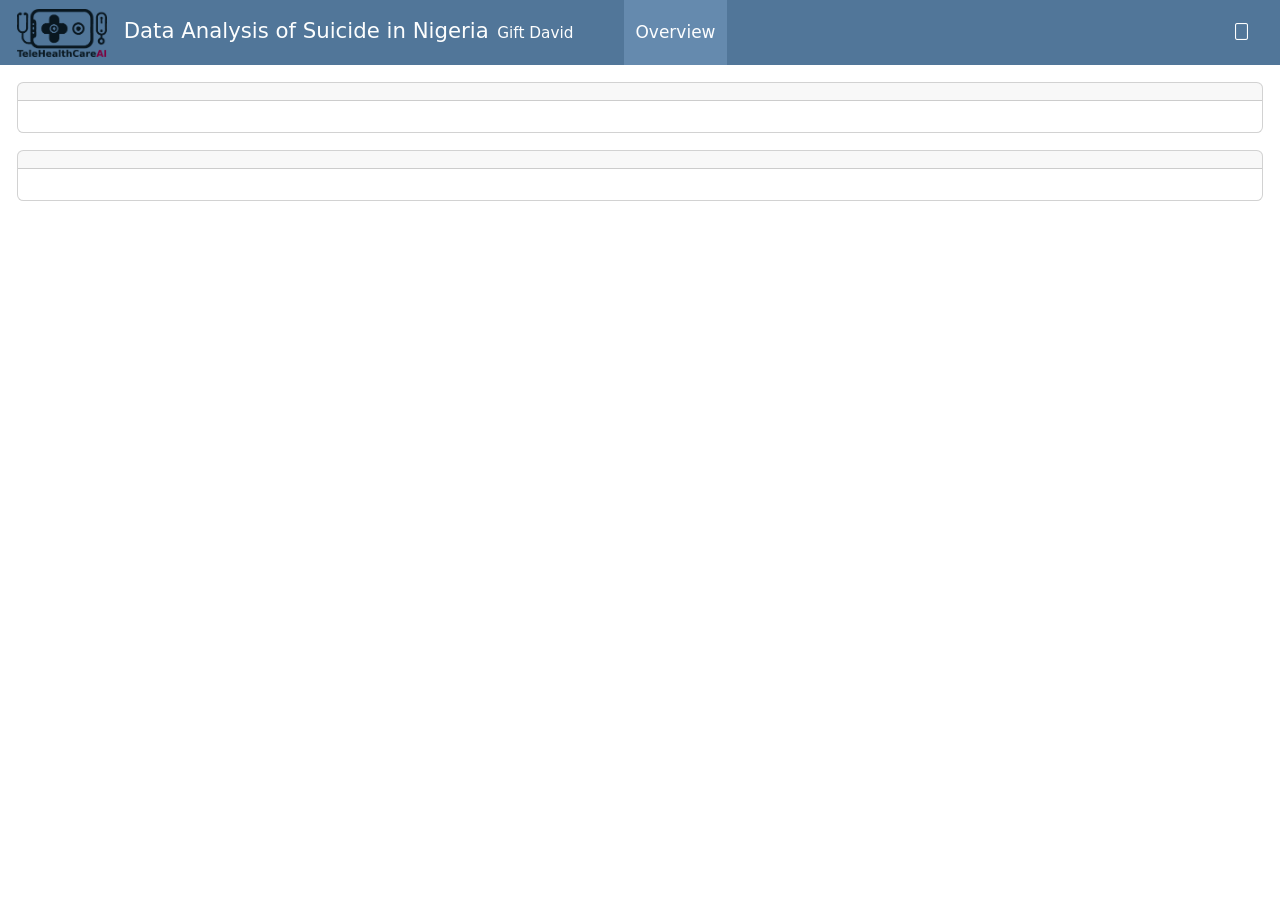
==== dashboard/index.html @ 69d1113e "wip" ====
<!DOCTYPE html>
<html xmlns="http://www.w3.org/1999/xhtml" lang="en" xml:lang="en"><head>

<meta charset="utf-8">
<meta name="generator" content="quarto-1.7.31">

<meta name="viewport" content="width=device-width, initial-scale=1.0, user-scalable=yes">

<meta name="author" content="Gift David">

<title>Data Analysis of Suicide in Nigeria</title>
<style>
code{white-space: pre-wrap;}
span.smallcaps{font-variant: small-caps;}
div.columns{display: flex; gap: min(4vw, 1.5em);}
div.column{flex: auto; overflow-x: auto;}
div.hanging-indent{margin-left: 1.5em; text-indent: -1.5em;}
ul.task-list{list-style: none;}
ul.task-list li input[type="checkbox"] {
  width: 0.8em;
  margin: 0 0.8em 0.2em -1em; /* quarto-specific, see https://github.com/quarto-dev/quarto-cli/issues/4556 */ 
  vertical-align: middle;
}
</style>


<script src="index_files/libs/clipboard/clipboard.min.js"></script>
<script src="index_files/libs/quarto-html/quarto.js" type="module"></script>
<script src="index_files/libs/quarto-html/tabsets/tabsets.js" type="module"></script>
<script src="index_files/libs/quarto-html/popper.min.js"></script>
<script src="index_files/libs/quarto-html/tippy.umd.min.js"></script>
<script src="index_files/libs/quarto-html/anchor.min.js"></script>
<link href="index_files/libs/quarto-html/tippy.css" rel="stylesheet">
<link href="index_files/libs/quarto-html/quarto-syntax-highlighting-e1a5c8363afafaef2c763b6775fbf3ca.css" rel="stylesheet" class="quarto-color-scheme" id="quarto-text-highlighting-styles">
<link href="index_files/libs/quarto-html/quarto-syntax-highlighting-dark-8ef56b68f8fa1e9d2ba328e99e439f80.css" rel="stylesheet" class="quarto-color-scheme quarto-color-alternate" id="quarto-text-highlighting-styles">
<link href="index_files/libs/quarto-html/quarto-syntax-highlighting-e1a5c8363afafaef2c763b6775fbf3ca.css" rel="stylesheet" class="quarto-color-scheme-extra" id="quarto-text-highlighting-styles">
<script src="index_files/libs/bootstrap/bootstrap.min.js"></script>
<link href="index_files/libs/bootstrap/bootstrap-icons.css" rel="stylesheet">
<link href="index_files/libs/bootstrap/bootstrap-b7bd2291ddbeaabe396b4d601b8ded31.min.css" rel="stylesheet" append-hash="true" class="quarto-color-scheme" id="quarto-bootstrap" data-mode="light">
<link href="index_files/libs/bootstrap/bootstrap-dark-b7bd2291ddbeaabe396b4d601b8ded31.min.css" rel="stylesheet" append-hash="true" class="quarto-color-scheme quarto-color-alternate" id="quarto-bootstrap" data-mode="light">
<link href="index_files/libs/bootstrap/bootstrap-b7bd2291ddbeaabe396b4d601b8ded31.min.css" rel="stylesheet" append-hash="true" class="quarto-color-scheme-extra" id="quarto-bootstrap" data-mode="light">
<script src="index_files/libs/quarto-dashboard/quarto-dashboard.js"></script>
<script src="index_files/libs/quarto-dashboard/stickythead.js"></script>



<script src="index_files/libs/quarto-dashboard/web-components.js" type="module"></script>
<script src="index_files/libs/quarto-dashboard/components.js"></script>



</head>

<body class="quarto-dashboard dashboard-fill fullcontent quarto-light">

<header id="quarto-dashboard-header">
<nav class="navbar navbar-expand-md slim" data-bs-theme="dark">
  <div class="navbar-container container-fluid">
    <button class="navbar-toggler" type="button" data-bs-toggle="collapse" data-bs-target="#dashboard-collapse" aria-controls="dashboard-collapse" aria-expanded="false" aria-label="Toggle navigation">
      <span class="navbar-toggler-icon"></span>
    </button>    


    <div class="navbar-brand-container">       
    <a href="#"><img src="assets/images/thcai-logo.png" alt="" class="navbar-logo d-inline-block"></a>
      <div class="navbar-title">
        <div class="navbar-title-text"><a href="#">Data Analysis of Suicide in Nigeria</a></div>
        
        <div class="navbar-author">Gift David</div>
      </div>
    </div>
<div id="dashboard-collapse" class="navbar-collapse collapse"><ul class="navbar-nav navbar-nav-scroll me-auto" role="tablist"><li class="nav-item" role="presentation"><a id="tab-overview" class="nav-link active" data-bs-toggle="tab" role="tab" data-bs-target="#overview" data-scrolling="false" href="#overview" aria-controls="overview" aria-selected="true"><span class="nav-link-text">Overview</span></a></li></ul><div class="quarto-dashboard-links"><a class="quarto-dashboard-link" href="https://docs.google.com/document/d/15hE46jFvj5pnw4lbcJsg3NOOu0spqng-XktD4CuAUO4/edit?usp=sharing" title="report"><i class="bi bi-file"></i></a></div></div></div>
</nav>
</header>
<div class="page-layout-custom quarto-dashboard-content bslib-gap-spacing html-fill-container bslib-page-fill quarto-dashboard-pages">  

<div class="bslib-grid-item html-fill-item tab-content bslib-grid" data-layout="fill" style="display: grid; grid-template-rows: minmax(3em, 1fr); grid-auto-columns: minmax(0, 1fr);">
<div id="overview" class="dashboard-page tab-pane show active html-fill-item html-fill-container" data-orientation="rows" aria-labelledby="tab-overview">
<div class="html-fill-item html-fill-container bslib-grid" style="display: grid; grid-template-rows: minmax(3em, max-content) minmax(3em, max-content) minmax(3em, max-content); grid-auto-columns: minmax(0, 1fr);">
<div class="html-fill-item html-fill-container bslib-grid" style="display: grid; grid-template-columns: minmax(3em, 1fr);
grid-auto-rows: minmax(0, 1fr);">
<div class="card tabset html-fill-item html-fill-container bslib-card" data-bslib-card-init="" data-require-bs-caller="card()" data-full-screen="false">
<div class="card-header dashboard-card-no-title bslib-navs-card-title">

<ul class="nav nav-tabs card-header-tabs" role="tablist" data-tabsetid="card-tabset-1"></ul></div>
<div class="tab-content html-fill-item html-fill-container" data-tabset-id="card-tabset-1"></div><bslib-tooltip placement="auto" bsoptions="[]" data-require-bs-version="5" data-require-bs-caller="tooltip()">
    <template>Expand</template>
    <span class="bslib-full-screen-enter badge rounded-pill">
        <svg xmlns="http://www.w3.org/2000/svg" viewbox="0 0 24 24" style="height:1em;width:1em;" aria-hidden="true" role="img"><path d="M20 5C20 4.4 19.6 4 19 4H13C12.4 4 12 3.6 12 3C12 2.4 12.4 2 13 2H21C21.6 2 22 2.4 22 3V11C22 11.6 21.6 12 21 12C20.4 12 20 11.6 20 11V5ZM4 19C4 19.6 4.4 20 5 20H11C11.6 20 12 20.4 12 21C12 21.6 11.6 22 11 22H3C2.4 22 2 21.6 2 21V13C2 12.4 2.4 12 3 12C3.6 12 4 12.4 4 13V19Z"></path></svg>
    </span>
</bslib-tooltip><script data-bslib-card-init="">bslib.Card.initializeAllCards();</script></div>
</div>
<div class="html-fill-item html-fill-container bslib-grid" style="display: grid; grid-template-columns: minmax(3em, 1fr);
grid-auto-rows: minmax(0, 1fr);">
<div class="card tabset html-fill-item html-fill-container bslib-card" data-bslib-card-init="" data-require-bs-caller="card()" data-full-screen="false">
<div class="card-header dashboard-card-no-title bslib-navs-card-title">

<ul class="nav nav-tabs card-header-tabs" role="tablist" data-tabsetid="card-tabset-2"></ul></div>
<div class="tab-content html-fill-item html-fill-container" data-tabset-id="card-tabset-2"></div><bslib-tooltip placement="auto" bsoptions="[]" data-require-bs-version="5" data-require-bs-caller="tooltip()">
    <template>Expand</template>
    <span class="bslib-full-screen-enter badge rounded-pill">
        <svg xmlns="http://www.w3.org/2000/svg" viewbox="0 0 24 24" style="height:1em;width:1em;" aria-hidden="true" role="img"><path d="M20 5C20 4.4 19.6 4 19 4H13C12.4 4 12 3.6 12 3C12 2.4 12.4 2 13 2H21C21.6 2 22 2.4 22 3V11C22 11.6 21.6 12 21 12C20.4 12 20 11.6 20 11V5ZM4 19C4 19.6 4.4 20 5 20H11C11.6 20 12 20.4 12 21C12 21.6 11.6 22 11 22H3C2.4 22 2 21.6 2 21V13C2 12.4 2.4 12 3 12C3.6 12 4 12.4 4 13V19Z"></path></svg>
    </span>
</bslib-tooltip><script data-bslib-card-init="">bslib.Card.initializeAllCards();</script></div>
</div>
<div class="html-fill-item html-fill-container bslib-grid" style="display: grid; grid-template-columns: ;
grid-auto-rows: minmax(0, 1fr);">
<div id="3ade8a4a-fb1d-4a6c-8409-ac45482d5fc9" class="hidden html-fill-item html-fill-container">

</div>
</div>
</div>
</div>
</div>


<script id="quarto-html-after-body" type="application/javascript">
  window.document.addEventListener("DOMContentLoaded", function (event) {
    const icon = "";
    const anchorJS = new window.AnchorJS();
    anchorJS.options = {
      placement: 'right',
      icon: icon
    };
    anchorJS.add('.anchored');
    const isCodeAnnotation = (el) => {
      for (const clz of el.classList) {
        if (clz.startsWith('code-annotation-')) {                     
          return true;
        }
      }
      return false;
    }
    const onCopySuccess = function(e) {
      // button target
      const button = e.trigger;
      // don't keep focus
      button.blur();
      // flash "checked"
      button.classList.add('code-copy-button-checked');
      var currentTitle = button.getAttribute("title");
      button.setAttribute("title", "Copied!");
      let tooltip;
      if (window.bootstrap) {
        button.setAttribute("data-bs-toggle", "tooltip");
        button.setAttribute("data-bs-placement", "left");
        button.setAttribute("data-bs-title", "Copied!");
        tooltip = new bootstrap.Tooltip(button, 
          { trigger: "manual", 
            customClass: "code-copy-button-tooltip",
            offset: [0, -8]});
        tooltip.show();    
      }
      setTimeout(function() {
        if (tooltip) {
          tooltip.hide();
          button.removeAttribute("data-bs-title");
          button.removeAttribute("data-bs-toggle");
          button.removeAttribute("data-bs-placement");
        }
        button.setAttribute("title", currentTitle);
        button.classList.remove('code-copy-button-checked');
      }, 1000);
      // clear code selection
      e.clearSelection();
    }
    const getTextToCopy = function(trigger) {
        const codeEl = trigger.previousElementSibling.cloneNode(true);
        for (const childEl of codeEl.children) {
          if (isCodeAnnotation(childEl)) {
            childEl.remove();
          }
        }
        return codeEl.innerText;
    }
    const clipboard = new window.ClipboardJS('.code-copy-button:not([data-in-quarto-modal])', {
      text: getTextToCopy
    });
    clipboard.on('success', onCopySuccess);
    if (window.document.getElementById('quarto-embedded-source-code-modal')) {
      const clipboardModal = new window.ClipboardJS('.code-copy-button[data-in-quarto-modal]', {
        text: getTextToCopy,
        container: window.document.getElementById('quarto-embedded-source-code-modal')
      });
      clipboardModal.on('success', onCopySuccess);
    }
      var localhostRegex = new RegExp(/^(?:http|https):\/\/localhost\:?[0-9]*\//);
      var mailtoRegex = new RegExp(/^mailto:/);
        var filterRegex = new RegExp('/' + window.location.host + '/');
      var isInternal = (href) => {
          return filterRegex.test(href) || localhostRegex.test(href) || mailtoRegex.test(href);
      }
      // Inspect non-navigation links and adorn them if external
     var links = window.document.querySelectorAll('a[href]:not(.nav-link):not(.navbar-brand):not(.toc-action):not(.sidebar-link):not(.sidebar-item-toggle):not(.pagination-link):not(.no-external):not([aria-hidden]):not(.dropdown-item):not(.quarto-navigation-tool):not(.about-link)');
      for (var i=0; i<links.length; i++) {
        const link = links[i];
        if (!isInternal(link.href)) {
          // undo the damage that might have been done by quarto-nav.js in the case of
          // links that we want to consider external
          if (link.dataset.originalHref !== undefined) {
            link.href = link.dataset.originalHref;
          }
        }
      }
    function tippyHover(el, contentFn, onTriggerFn, onUntriggerFn) {
      const config = {
        allowHTML: true,
        maxWidth: 500,
        delay: 100,
        arrow: false,
        appendTo: function(el) {
            return el.parentElement;
        },
        interactive: true,
        interactiveBorder: 10,
        theme: 'quarto',
        placement: 'bottom-start',
      };
      if (contentFn) {
        config.content = contentFn;
      }
      if (onTriggerFn) {
        config.onTrigger = onTriggerFn;
      }
      if (onUntriggerFn) {
        config.onUntrigger = onUntriggerFn;
      }
      window.tippy(el, config); 
    }
    const noterefs = window.document.querySelectorAll('a[role="doc-noteref"]');
    for (var i=0; i<noterefs.length; i++) {
      const ref = noterefs[i];
      tippyHover(ref, function() {
        // use id or data attribute instead here
        let href = ref.getAttribute('data-footnote-href') || ref.getAttribute('href');
        try { href = new URL(href).hash; } catch {}
        const id = href.replace(/^#\/?/, "");
        const note = window.document.getElementById(id);
        if (note) {
          return note.innerHTML;
        } else {
          return "";
        }
      });
    }
    const xrefs = window.document.querySelectorAll('a.quarto-xref');
    const processXRef = (id, note) => {
      // Strip column container classes
      const stripColumnClz = (el) => {
        el.classList.remove("page-full", "page-columns");
        if (el.children) {
          for (const child of el.children) {
            stripColumnClz(child);
          }
        }
      }
      stripColumnClz(note)
      if (id === null || id.startsWith('sec-')) {
        // Special case sections, only their first couple elements
        const container = document.createElement("div");
        if (note.children && note.children.length > 2) {
          container.appendChild(note.children[0].cloneNode(true));
          for (let i = 1; i < note.children.length; i++) {
            const child = note.children[i];
            if (child.tagName === "P" && child.innerText === "") {
              continue;
            } else {
              container.appendChild(child.cloneNode(true));
              break;
            }
          }
          if (window.Quarto?.typesetMath) {
            window.Quarto.typesetMath(container);
          }
          return container.innerHTML
        } else {
          if (window.Quarto?.typesetMath) {
            window.Quarto.typesetMath(note);
          }
          return note.innerHTML;
        }
      } else {
        // Remove any anchor links if they are present
        const anchorLink = note.querySelector('a.anchorjs-link');
        if (anchorLink) {
          anchorLink.remove();
        }
        if (window.Quarto?.typesetMath) {
          window.Quarto.typesetMath(note);
        }
        if (note.classList.contains("callout")) {
          return note.outerHTML;
        } else {
          return note.innerHTML;
        }
      }
    }
    for (var i=0; i<xrefs.length; i++) {
      const xref = xrefs[i];
      tippyHover(xref, undefined, function(instance) {
        instance.disable();
        let url = xref.getAttribute('href');
        let hash = undefined; 
        if (url.startsWith('#')) {
          hash = url;
        } else {
          try { hash = new URL(url).hash; } catch {}
        }
        if (hash) {
          const id = hash.replace(/^#\/?/, "");
          const note = window.document.getElementById(id);
          if (note !== null) {
            try {
              const html = processXRef(id, note.cloneNode(true));
              instance.setContent(html);
            } finally {
              instance.enable();
              instance.show();
            }
          } else {
            // See if we can fetch this
            fetch(url.split('#')[0])
            .then(res => res.text())
            .then(html => {
              const parser = new DOMParser();
              const htmlDoc = parser.parseFromString(html, "text/html");
              const note = htmlDoc.getElementById(id);
              if (note !== null) {
                const html = processXRef(id, note);
                instance.setContent(html);
              } 
            }).finally(() => {
              instance.enable();
              instance.show();
            });
          }
        } else {
          // See if we can fetch a full url (with no hash to target)
          // This is a special case and we should probably do some content thinning / targeting
          fetch(url)
          .then(res => res.text())
          .then(html => {
            const parser = new DOMParser();
            const htmlDoc = parser.parseFromString(html, "text/html");
            const note = htmlDoc.querySelector('main.content');
            if (note !== null) {
              // This should only happen for chapter cross references
              // (since there is no id in the URL)
              // remove the first header
              if (note.children.length > 0 && note.children[0].tagName === "HEADER") {
                note.children[0].remove();
              }
              const html = processXRef(null, note);
              instance.setContent(html);
            } 
          }).finally(() => {
            instance.enable();
            instance.show();
          });
        }
      }, function(instance) {
      });
    }
        let selectedAnnoteEl;
        const selectorForAnnotation = ( cell, annotation) => {
          let cellAttr = 'data-code-cell="' + cell + '"';
          let lineAttr = 'data-code-annotation="' +  annotation + '"';
          const selector = 'span[' + cellAttr + '][' + lineAttr + ']';
          return selector;
        }
        const selectCodeLines = (annoteEl) => {
          const doc = window.document;
          const targetCell = annoteEl.getAttribute("data-target-cell");
          const targetAnnotation = annoteEl.getAttribute("data-target-annotation");
          const annoteSpan = window.document.querySelector(selectorForAnnotation(targetCell, targetAnnotation));
          const lines = annoteSpan.getAttribute("data-code-lines").split(",");
          const lineIds = lines.map((line) => {
            return targetCell + "-" + line;
          })
          let top = null;
          let height = null;
          let parent = null;
          if (lineIds.length > 0) {
              //compute the position of the single el (top and bottom and make a div)
              const el = window.document.getElementById(lineIds[0]);
              top = el.offsetTop;
              height = el.offsetHeight;
              parent = el.parentElement.parentElement;
            if (lineIds.length > 1) {
              const lastEl = window.document.getElementById(lineIds[lineIds.length - 1]);
              const bottom = lastEl.offsetTop + lastEl.offsetHeight;
              height = bottom - top;
            }
            if (top !== null && height !== null && parent !== null) {
              // cook up a div (if necessary) and position it 
              let div = window.document.getElementById("code-annotation-line-highlight");
              if (div === null) {
                div = window.document.createElement("div");
                div.setAttribute("id", "code-annotation-line-highlight");
                div.style.position = 'absolute';
                parent.appendChild(div);
              }
              div.style.top = top - 2 + "px";
              div.style.height = height + 4 + "px";
              div.style.left = 0;
              let gutterDiv = window.document.getElementById("code-annotation-line-highlight-gutter");
              if (gutterDiv === null) {
                gutterDiv = window.document.createElement("div");
                gutterDiv.setAttribute("id", "code-annotation-line-highlight-gutter");
                gutterDiv.style.position = 'absolute';
                const codeCell = window.document.getElementById(targetCell);
                const gutter = codeCell.querySelector('.code-annotation-gutter');
                gutter.appendChild(gutterDiv);
              }
              gutterDiv.style.top = top - 2 + "px";
              gutterDiv.style.height = height + 4 + "px";
            }
            selectedAnnoteEl = annoteEl;
          }
        };
        const unselectCodeLines = () => {
          const elementsIds = ["code-annotation-line-highlight", "code-annotation-line-highlight-gutter"];
          elementsIds.forEach((elId) => {
            const div = window.document.getElementById(elId);
            if (div) {
              div.remove();
            }
          });
          selectedAnnoteEl = undefined;
        };
          // Handle positioning of the toggle
      window.addEventListener(
        "resize",
        throttle(() => {
          elRect = undefined;
          if (selectedAnnoteEl) {
            selectCodeLines(selectedAnnoteEl);
          }
        }, 10)
      );
      function throttle(fn, ms) {
      let throttle = false;
      let timer;
        return (...args) => {
          if(!throttle) { // first call gets through
              fn.apply(this, args);
              throttle = true;
          } else { // all the others get throttled
              if(timer) clearTimeout(timer); // cancel #2
              timer = setTimeout(() => {
                fn.apply(this, args);
                timer = throttle = false;
              }, ms);
          }
        };
      }
        // Attach click handler to the DT
        const annoteDls = window.document.querySelectorAll('dt[data-target-cell]');
        for (const annoteDlNode of annoteDls) {
          annoteDlNode.addEventListener('click', (event) => {
            const clickedEl = event.target;
            if (clickedEl !== selectedAnnoteEl) {
              unselectCodeLines();
              const activeEl = window.document.querySelector('dt[data-target-cell].code-annotation-active');
              if (activeEl) {
                activeEl.classList.remove('code-annotation-active');
              }
              selectCodeLines(clickedEl);
              clickedEl.classList.add('code-annotation-active');
            } else {
              // Unselect the line
              unselectCodeLines();
              clickedEl.classList.remove('code-annotation-active');
            }
          });
        }
    const findCites = (el) => {
      const parentEl = el.parentElement;
      if (parentEl) {
        const cites = parentEl.dataset.cites;
        if (cites) {
          return {
            el,
            cites: cites.split(' ')
          };
        } else {
          return findCites(el.parentElement)
        }
      } else {
        return undefined;
      }
    };
    var bibliorefs = window.document.querySelectorAll('a[role="doc-biblioref"]');
    for (var i=0; i<bibliorefs.length; i++) {
      const ref = bibliorefs[i];
      const citeInfo = findCites(ref);
      if (citeInfo) {
        tippyHover(citeInfo.el, function() {
          var popup = window.document.createElement('div');
          citeInfo.cites.forEach(function(cite) {
            var citeDiv = window.document.createElement('div');
            citeDiv.classList.add('hanging-indent');
            citeDiv.classList.add('csl-entry');
            var biblioDiv = window.document.getElementById('ref-' + cite);
            if (biblioDiv) {
              citeDiv.innerHTML = biblioDiv.innerHTML;
            }
            popup.appendChild(citeDiv);
          });
          return popup.innerHTML;
        });
      }
    }
  });
  </script>
</div> <!-- /container fluid -->

<script type="application/javascript">
window.document.addEventListener("DOMContentLoaded", function (_event) {
  if (window.bslib.Card) {
    window.bslib.Card.initializeAllCards();
  }
}); 
</script>
  



</body></html>
---- dashboard/index_files/libs/quarto-html/tippy.css ----
.tippy-box[data-animation=fade][data-state=hidden]{opacity:0}[data-tippy-root]{max-width:calc(100vw - 10px)}.tippy-box{position:relative;background-color:#333;color:#fff;border-radius:4px;font-size:14px;line-height:1.4;white-space:normal;outline:0;transition-property:transform,visibility,opacity}.tippy-box[data-placement^=top]>.tippy-arrow{bottom:0}.tippy-box[data-placement^=top]>.tippy-arrow:before{bottom:-7px;left:0;border-width:8px 8px 0;border-top-color:initial;transform-origin:center top}.tippy-box[data-placement^=bottom]>.tippy-arrow{top:0}.tippy-box[data-placement^=bottom]>.tippy-arrow:before{top:-7px;left:0;border-width:0 8px 8px;border-bottom-color:initial;transform-origin:center bottom}.tippy-box[data-placement^=left]>.tippy-arrow{right:0}.tippy-box[data-placement^=left]>.tippy-arrow:before{border-width:8px 0 8px 8px;border-left-color:initial;right:-7px;transform-origin:center left}.tippy-box[data-placement^=right]>.tippy-arrow{left:0}.tippy-box[data-placement^=right]>.tippy-arrow:before{left:-7px;border-width:8px 8px 8px 0;border-right-color:initial;transform-origin:center right}.tippy-box[data-inertia][data-state=visible]{transition-timing-function:cubic-bezier(.54,1.5,.38,1.11)}.tippy-arrow{width:16px;height:16px;color:#333}.tippy-arrow:before{content:"";position:absolute;border-color:transparent;border-style:solid}.tippy-content{position:relative;padding:5px 9px;z-index:1}
---- dashboard/index_files/libs/quarto-html/quarto-syntax-highlighting-e1a5c8363afafaef2c763b6775fbf3ca.css ----
/* quarto syntax highlight colors */
:root {
  --quarto-hl-ot-color: #003B4F;
  --quarto-hl-at-color: #657422;
  --quarto-hl-ss-color: #20794D;
  --quarto-hl-an-color: #5E5E5E;
  --quarto-hl-fu-color: #4758AB;
  --quarto-hl-st-color: #20794D;
  --quarto-hl-cf-color: #003B4F;
  --quarto-hl-op-color: #5E5E5E;
  --quarto-hl-er-color: #AD0000;
  --quarto-hl-bn-color: #AD0000;
  --quarto-hl-al-color: #AD0000;
  --quarto-hl-va-color: #111111;
  --quarto-hl-bu-color: inherit;
  --quarto-hl-ex-color: inherit;
  --quarto-hl-pp-color: #AD0000;
  --quarto-hl-in-color: #5E5E5E;
  --quarto-hl-vs-color: #20794D;
  --quarto-hl-wa-color: #5E5E5E;
  --quarto-hl-do-color: #5E5E5E;
  --quarto-hl-im-color: #00769E;
  --quarto-hl-ch-color: #20794D;
  --quarto-hl-dt-color: #AD0000;
  --quarto-hl-fl-color: #AD0000;
  --quarto-hl-co-color: #5E5E5E;
  --quarto-hl-cv-color: #5E5E5E;
  --quarto-hl-cn-color: #8f5902;
  --quarto-hl-sc-color: #5E5E5E;
  --quarto-hl-dv-color: #AD0000;
  --quarto-hl-kw-color: #003B4F;
}

/* other quarto variables */
:root {
  --quarto-font-monospace: SFMono-Regular, Menlo, Monaco, Consolas, "Liberation Mono", "Courier New", monospace;
}

/* syntax highlight based on Pandoc's rules */
pre > code.sourceCode > span {
  color: #003B4F;
}

code.sourceCode > span {
  color: #003B4F;
}

div.sourceCode,
div.sourceCode pre.sourceCode {
  color: #003B4F;
}

/* Normal */
code span {
  color: #003B4F;
}

/* Alert */
code span.al {
  color: #AD0000;
  font-style: inherit;
}

/* Annotation */
code span.an {
  color: #5E5E5E;
  font-style: inherit;
}

/* Attribute */
code span.at {
  color: #657422;
  font-style: inherit;
}

/* BaseN */
code span.bn {
  color: #AD0000;
  font-style: inherit;
}

/* BuiltIn */
code span.bu {
  font-style: inherit;
}

/* ControlFlow */
code span.cf {
  color: #003B4F;
  font-weight: bold;
  font-style: inherit;
}

/* Char */
code span.ch {
  color: #20794D;
  font-style: inherit;
}

/* Constant */
code span.cn {
  color: #8f5902;
  font-style: inherit;
}

/* Comment */
code span.co {
  color: #5E5E5E;
  font-style: inherit;
}

/* CommentVar */
code span.cv {
  color: #5E5E5E;
  font-style: italic;
}

/* Documentation */
code span.do {
  color: #5E5E5E;
  font-style: italic;
}

/* DataType */
code span.dt {
  color: #AD0000;
  font-style: inherit;
}

/* DecVal */
code span.dv {
  color: #AD0000;
  font-style: inherit;
}

/* Error */
code span.er {
  color: #AD0000;
  font-style: inherit;
}

/* Extension */
code span.ex {
  font-style: inherit;
}

/* Float */
code span.fl {
  color: #AD0000;
  font-style: inherit;
}

/* Function */
code span.fu {
  color: #4758AB;
  font-style: inherit;
}

/* Import */
code span.im {
  color: #00769E;
  font-style: inherit;
}

/* Information */
code span.in {
  color: #5E5E5E;
  font-style: inherit;
}

/* Keyword */
code span.kw {
  color: #003B4F;
  font-weight: bold;
  font-style: inherit;
}

/* Operator */
code span.op {
  color: #5E5E5E;
  font-style: inherit;
}

/* Other */
code span.ot {
  color: #003B4F;
  font-style: inherit;
}

/* Preprocessor */
code span.pp {
  color: #AD0000;
  font-style: inherit;
}

/* SpecialChar */
code span.sc {
  color: #5E5E5E;
  font-style: inherit;
}

/* SpecialString */
code span.ss {
  color: #20794D;
  font-style: inherit;
}

/* String */
code span.st {
  color: #20794D;
  font-style: inherit;
}

/* Variable */
code span.va {
  color: #111111;
  font-style: inherit;
}

/* VerbatimString */
code span.vs {
  color: #20794D;
  font-style: inherit;
}

/* Warning */
code span.wa {
  color: #5E5E5E;
  font-style: italic;
}

.prevent-inlining {
  content: "</";
}

/*# sourceMappingURL=c735b2cac6c846c1abc72f5ce1520814.css.map */
---- dashboard/index_files/libs/quarto-html/quarto-syntax-highlighting-dark-8ef56b68f8fa1e9d2ba328e99e439f80.css ----
/* quarto syntax highlight colors */
:root {
  --quarto-hl-al-color: #f07178;
  --quarto-hl-an-color: #d4d0ab;
  --quarto-hl-at-color: #00e0e0;
  --quarto-hl-bn-color: #d4d0ab;
  --quarto-hl-bu-color: #abe338;
  --quarto-hl-ch-color: #abe338;
  --quarto-hl-co-color: #f8f8f2;
  --quarto-hl-cv-color: #ffd700;
  --quarto-hl-cn-color: #ffd700;
  --quarto-hl-cf-color: #ffa07a;
  --quarto-hl-dt-color: #ffa07a;
  --quarto-hl-dv-color: #d4d0ab;
  --quarto-hl-do-color: #f8f8f2;
  --quarto-hl-er-color: #f07178;
  --quarto-hl-ex-color: #00e0e0;
  --quarto-hl-fl-color: #d4d0ab;
  --quarto-hl-fu-color: #ffa07a;
  --quarto-hl-im-color: #abe338;
  --quarto-hl-in-color: #d4d0ab;
  --quarto-hl-kw-color: #ffa07a;
  --quarto-hl-op-color: #ffa07a;
  --quarto-hl-ot-color: #00e0e0;
  --quarto-hl-pp-color: #dcc6e0;
  --quarto-hl-re-color: #00e0e0;
  --quarto-hl-sc-color: #abe338;
  --quarto-hl-ss-color: #abe338;
  --quarto-hl-st-color: #abe338;
  --quarto-hl-va-color: #00e0e0;
  --quarto-hl-vs-color: #abe338;
  --quarto-hl-wa-color: #dcc6e0;
}

/* other quarto variables */
:root {
  --quarto-font-monospace: SFMono-Regular, Menlo, Monaco, Consolas, "Liberation Mono", "Courier New", monospace;
}

/* syntax highlight based on Pandoc's rules */
pre > code.sourceCode > span {
  color: #f8f8f2;
}

code.sourceCode > span {
  color: #f8f8f2;
}

div.sourceCode,
div.sourceCode pre.sourceCode {
  color: #f8f8f2;
}

/* Normal */
code span {
  color: #f8f8f2;
}

/* Alert */
code span.al {
  color: #f07178;
}

/* Annotation */
code span.an {
  color: #d4d0ab;
}

/* Attribute */
code span.at {
  color: #00e0e0;
}

/* BaseN */
code span.bn {
  color: #d4d0ab;
}

/* BuiltIn */
code span.bu {
  color: #abe338;
}

/* ControlFlow */
code span.cf {
  font-weight: bold;
  color: #ffa07a;
}

/* Char */
code span.ch {
  color: #abe338;
}

/* Constant */
code span.cn {
  color: #ffd700;
}

/* Comment */
code span.co {
  font-style: italic;
  color: #f8f8f2;
}

/* CommentVar */
code span.cv {
  color: #ffd700;
}

/* Documentation */
code span.do {
  color: #f8f8f2;
}

/* DataType */
code span.dt {
  color: #ffa07a;
}

/* DecVal */
code span.dv {
  color: #d4d0ab;
}

/* Error */
code span.er {
  color: #f07178;
  text-decoration: underline;
}

/* Extension */
code span.ex {
  font-weight: bold;
  color: #00e0e0;
}

/* Float */
code span.fl {
  color: #d4d0ab;
}

/* Function */
code span.fu {
  color: #ffa07a;
}

/* Import */
code span.im {
  color: #abe338;
}

/* Information */
code span.in {
  color: #d4d0ab;
}

/* Keyword */
code span.kw {
  font-weight: bold;
  color: #ffa07a;
}

/* Operator */
code span.op {
  color: #ffa07a;
}

/* Other */
code span.ot {
  color: #00e0e0;
}

/* Preprocessor */
code span.pp {
  color: #dcc6e0;
}

/* RegionMarker */
code span.re {
  background-color: #f8f8f2;
  color: #00e0e0;
}

/* SpecialChar */
code span.sc {
  color: #abe338;
}

/* SpecialString */
code span.ss {
  color: #abe338;
}

/* String */
code span.st {
  color: #abe338;
}

/* Variable */
code span.va {
  color: #00e0e0;
}

/* VerbatimString */
code span.vs {
  color: #abe338;
}

/* Warning */
code span.wa {
  color: #dcc6e0;
}

.prevent-inlining {
  content: "</";
}

/*# sourceMappingURL=cf5278f7cea5512246cb3b41cb474b3b.css.map */
---- dashboard/index_files/libs/quarto-html/quarto-syntax-highlighting-e1a5c8363afafaef2c763b6775fbf3ca.css ----
/* quarto syntax highlight colors */
:root {
  --quarto-hl-ot-color: #003B4F;
  --quarto-hl-at-color: #657422;
  --quarto-hl-ss-color: #20794D;
  --quarto-hl-an-color: #5E5E5E;
  --quarto-hl-fu-color: #4758AB;
  --quarto-hl-st-color: #20794D;
  --quarto-hl-cf-color: #003B4F;
  --quarto-hl-op-color: #5E5E5E;
  --quarto-hl-er-color: #AD0000;
  --quarto-hl-bn-color: #AD0000;
  --quarto-hl-al-color: #AD0000;
  --quarto-hl-va-color: #111111;
  --quarto-hl-bu-color: inherit;
  --quarto-hl-ex-color: inherit;
  --quarto-hl-pp-color: #AD0000;
  --quarto-hl-in-color: #5E5E5E;
  --quarto-hl-vs-color: #20794D;
  --quarto-hl-wa-color: #5E5E5E;
  --quarto-hl-do-color: #5E5E5E;
  --quarto-hl-im-color: #00769E;
  --quarto-hl-ch-color: #20794D;
  --quarto-hl-dt-color: #AD0000;
  --quarto-hl-fl-color: #AD0000;
  --quarto-hl-co-color: #5E5E5E;
  --quarto-hl-cv-color: #5E5E5E;
  --quarto-hl-cn-color: #8f5902;
  --quarto-hl-sc-color: #5E5E5E;
  --quarto-hl-dv-color: #AD0000;
  --quarto-hl-kw-color: #003B4F;
}

/* other quarto variables */
:root {
  --quarto-font-monospace: SFMono-Regular, Menlo, Monaco, Consolas, "Liberation Mono", "Courier New", monospace;
}

/* syntax highlight based on Pandoc's rules */
pre > code.sourceCode > span {
  color: #003B4F;
}

code.sourceCode > span {
  color: #003B4F;
}

div.sourceCode,
div.sourceCode pre.sourceCode {
  color: #003B4F;
}

/* Normal */
code span {
  color: #003B4F;
}

/* Alert */
code span.al {
  color: #AD0000;
  font-style: inherit;
}

/* Annotation */
code span.an {
  color: #5E5E5E;
  font-style: inherit;
}

/* Attribute */
code span.at {
  color: #657422;
  font-style: inherit;
}

/* BaseN */
code span.bn {
  color: #AD0000;
  font-style: inherit;
}

/* BuiltIn */
code span.bu {
  font-style: inherit;
}

/* ControlFlow */
code span.cf {
  color: #003B4F;
  font-weight: bold;
  font-style: inherit;
}

/* Char */
code span.ch {
  color: #20794D;
  font-style: inherit;
}

/* Constant */
code span.cn {
  color: #8f5902;
  font-style: inherit;
}

/* Comment */
code span.co {
  color: #5E5E5E;
  font-style: inherit;
}

/* CommentVar */
code span.cv {
  color: #5E5E5E;
  font-style: italic;
}

/* Documentation */
code span.do {
  color: #5E5E5E;
  font-style: italic;
}

/* DataType */
code span.dt {
  color: #AD0000;
  font-style: inherit;
}

/* DecVal */
code span.dv {
  color: #AD0000;
  font-style: inherit;
}

/* Error */
code span.er {
  color: #AD0000;
  font-style: inherit;
}

/* Extension */
code span.ex {
  font-style: inherit;
}

/* Float */
code span.fl {
  color: #AD0000;
  font-style: inherit;
}

/* Function */
code span.fu {
  color: #4758AB;
  font-style: inherit;
}

/* Import */
code span.im {
  color: #00769E;
  font-style: inherit;
}

/* Information */
code span.in {
  color: #5E5E5E;
  font-style: inherit;
}

/* Keyword */
code span.kw {
  color: #003B4F;
  font-weight: bold;
  font-style: inherit;
}

/* Operator */
code span.op {
  color: #5E5E5E;
  font-style: inherit;
}

/* Other */
code span.ot {
  color: #003B4F;
  font-style: inherit;
}

/* Preprocessor */
code span.pp {
  color: #AD0000;
  font-style: inherit;
}

/* SpecialChar */
code span.sc {
  color: #5E5E5E;
  font-style: inherit;
}

/* SpecialString */
code span.ss {
  color: #20794D;
  font-style: inherit;
}

/* String */
code span.st {
  color: #20794D;
  font-style: inherit;
}

/* Variable */
code span.va {
  color: #111111;
  font-style: inherit;
}

/* VerbatimString */
code span.vs {
  color: #20794D;
  font-style: inherit;
}

/* Warning */
code span.wa {
  color: #5E5E5E;
  font-style: italic;
}

.prevent-inlining {
  content: "</";
}

/*# sourceMappingURL=c735b2cac6c846c1abc72f5ce1520814.css.map */
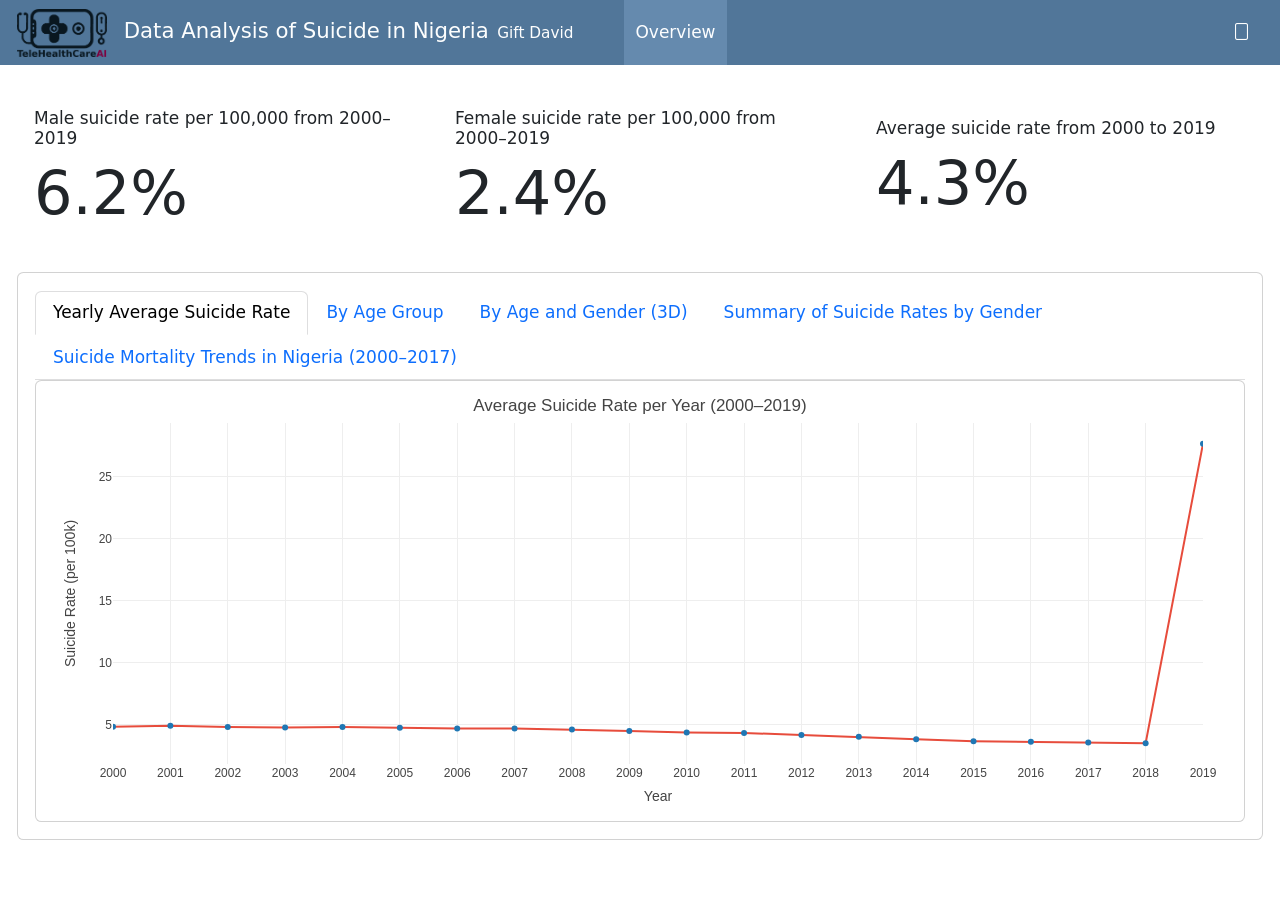
==== commit 3012fedb: "add tabset" ====
--- a/dashboard/index.html
+++ b/dashboard/index.html
@@ -47,6 +47,19 @@
 <script src="index_files/libs/quarto-dashboard/web-components.js" type="module"></script>
 <script src="index_files/libs/quarto-dashboard/components.js"></script>
 
+<link href="index_files/libs/htmltools-fill-0.5.8.1/fill.css" rel="stylesheet">
+<script src="index_files/libs/bslib-component-js-0.9.0/components.min.js"></script>
+<script src="index_files/libs/bslib-component-js-0.9.0/web-components.min.js" type="module"></script>
+<link href="index_files/libs/bslib-component-css-0.9.0/components.css" rel="stylesheet">
+<script src="index_files/libs/bslib-tag-require-0.9.0/tag-require.js"></script>
+<script src="index_files/libs/htmlwidgets-1.6.4/htmlwidgets.js"></script>
+<script src="index_files/libs/plotly-binding-4.11.0/plotly.js"></script>
+<script src="index_files/libs/typedarray-0.1/typedarray.min.js"></script>
+<script src="index_files/libs/jquery-3.5.1/jquery.min.js"></script>
+<link href="index_files/libs/crosstalk-1.2.1/css/crosstalk.min.css" rel="stylesheet">
+<script src="index_files/libs/crosstalk-1.2.1/js/crosstalk.min.js"></script>
+<link href="index_files/libs/plotly-htmlwidgets-css-2.11.1/plotly-htmlwidgets.css" rel="stylesheet">
+<script src="index_files/libs/plotly-main-2.11.1/plotly-latest.min.js"></script>
 
 
 </head>
@@ -76,37 +89,154 @@
 
 <div class="bslib-grid-item html-fill-item tab-content bslib-grid" data-layout="fill" style="display: grid; grid-template-rows: minmax(3em, 1fr); grid-auto-columns: minmax(0, 1fr);">
 <div id="overview" class="dashboard-page tab-pane show active html-fill-item html-fill-container" data-orientation="rows" aria-labelledby="tab-overview">
-<div class="html-fill-item html-fill-container bslib-grid" style="display: grid; grid-template-rows: minmax(3em, max-content) minmax(3em, max-content) minmax(3em, max-content); grid-auto-columns: minmax(0, 1fr);">
+<div class="html-fill-item html-fill-container bslib-grid" style="display: grid; grid-template-rows: minmax(3em, max-content) minmax(3em, 1fr); grid-auto-columns: minmax(0, 1fr);">
+<div class="html-fill-item html-fill-container bslib-grid" style="display: grid; grid-template-columns: minmax(3em, 1fr) minmax(3em, 1fr) minmax(3em, 1fr);
+grid-auto-rows: minmax(0, 1fr);">
+<div class="card bslib-card bslib-mb-spacing html-fill-item html-fill-container bslib-value-box default" color="#F5F5F5" data-bslib-card-init="" data-require-bs-caller="card()" data-require-bs-version="5 5" icon="gender-male" data-full-screen="false">
+<div class="card-body bslib-gap-spacing html-fill-item html-fill-container" style="margin-top:auto;margin-bottom:auto;flex:1 1 auto;">
+<div class="value-box-area html-fill-item html-fill-container">
+<p class="value-box-title">Male suicide rate per 100,000 from 2000–2019</p>
+<p class="value-box-value">6.2%</p>
+</div>
+</div>
+<script data-bslib-card-init="">bslib.Card.initializeAllCards();</script>
+<bslib-tooltip placement="auto" bsoptions="[]" data-require-bs-version="5" data-require-bs-caller="tooltip()">
+    <template>Expand</template>
+    <span class="bslib-full-screen-enter badge rounded-pill">
+        <svg xmlns="http://www.w3.org/2000/svg" viewbox="0 0 24 24" style="height:1em;width:1em;" aria-hidden="true" role="img"><path d="M20 5C20 4.4 19.6 4 19 4H13C12.4 4 12 3.6 12 3C12 2.4 12.4 2 13 2H21C21.6 2 22 2.4 22 3V11C22 11.6 21.6 12 21 12C20.4 12 20 11.6 20 11V5ZM4 19C4 19.6 4.4 20 5 20H11C11.6 20 12 20.4 12 21C12 21.6 11.6 22 11 22H3C2.4 22 2 21.6 2 21V13C2 12.4 2.4 12 3 12C3.6 12 4 12.4 4 13V19Z"></path></svg>
+    </span>
+</bslib-tooltip><script data-bslib-card-init="">bslib.Card.initializeAllCards();</script></div><div class="card bslib-card bslib-mb-spacing html-fill-item html-fill-container bslib-value-box default" color="#FFA725" data-bslib-card-init="" data-require-bs-caller="card()" data-require-bs-version="5 5" icon="gender-female" data-full-screen="false">
+<div class="card-body bslib-gap-spacing html-fill-item html-fill-container" style="margin-top:auto;margin-bottom:auto;flex:1 1 auto;">
+<div class="value-box-area html-fill-item html-fill-container">
+<p class="value-box-title">Female suicide rate per 100,000 from 2000–2019</p>
+<p class="value-box-value">2.4%</p>
+</div>
+</div>
+<script data-bslib-card-init="">bslib.Card.initializeAllCards();</script>
+<bslib-tooltip placement="auto" bsoptions="[]" data-require-bs-version="5" data-require-bs-caller="tooltip()">
+    <template>Expand</template>
+    <span class="bslib-full-screen-enter badge rounded-pill">
+        <svg xmlns="http://www.w3.org/2000/svg" viewbox="0 0 24 24" style="height:1em;width:1em;" aria-hidden="true" role="img"><path d="M20 5C20 4.4 19.6 4 19 4H13C12.4 4 12 3.6 12 3C12 2.4 12.4 2 13 2H21C21.6 2 22 2.4 22 3V11C22 11.6 21.6 12 21 12C20.4 12 20 11.6 20 11V5ZM4 19C4 19.6 4.4 20 5 20H11C11.6 20 12 20.4 12 21C12 21.6 11.6 22 11 22H3C2.4 22 2 21.6 2 21V13C2 12.4 2.4 12 3 12C3.6 12 4 12.4 4 13V19Z"></path></svg>
+    </span>
+</bslib-tooltip><script data-bslib-card-init="">bslib.Card.initializeAllCards();</script></div><div class="card bslib-card bslib-mb-spacing html-fill-item html-fill-container bslib-value-box default" color="#F5F5F5" data-bslib-card-init="" data-require-bs-caller="card()" data-require-bs-version="5 5" icon="people" data-full-screen="false">
+<div class="card-body bslib-gap-spacing html-fill-item html-fill-container" style="margin-top:auto;margin-bottom:auto;flex:1 1 auto;">
+<div class="value-box-area html-fill-item html-fill-container">
+<p class="value-box-title">Average suicide rate from 2000 to 2019</p>
+<p class="value-box-value">4.3%</p>
+</div>
+</div>
+<script data-bslib-card-init="">bslib.Card.initializeAllCards();</script>
+<bslib-tooltip placement="auto" bsoptions="[]" data-require-bs-version="5" data-require-bs-caller="tooltip()">
+    <template>Expand</template>
+    <span class="bslib-full-screen-enter badge rounded-pill">
+        <svg xmlns="http://www.w3.org/2000/svg" viewbox="0 0 24 24" style="height:1em;width:1em;" aria-hidden="true" role="img"><path d="M20 5C20 4.4 19.6 4 19 4H13C12.4 4 12 3.6 12 3C12 2.4 12.4 2 13 2H21C21.6 2 22 2.4 22 3V11C22 11.6 21.6 12 21 12C20.4 12 20 11.6 20 11V5ZM4 19C4 19.6 4.4 20 5 20H11C11.6 20 12 20.4 12 21C12 21.6 11.6 22 11 22H3C2.4 22 2 21.6 2 21V13C2 12.4 2.4 12 3 12C3.6 12 4 12.4 4 13V19Z"></path></svg>
+    </span>
+</bslib-tooltip><script data-bslib-card-init="">bslib.Card.initializeAllCards();</script></div>
+</div>
 <div class="html-fill-item html-fill-container bslib-grid" style="display: grid; grid-template-columns: minmax(3em, 1fr);
 grid-auto-rows: minmax(0, 1fr);">
+<div class="html-fill-item html-fill-container bslib-grid" style="display: grid; grid-template-rows: minmax(3em, max-content); grid-auto-columns: minmax(0, 1fr);">
+<div class="card html-fill-item html-fill-container bslib-card" data-fill="false" data-bslib-card-init="" data-require-bs-caller="card()" data-full-screen="false">
+<div class="card-body html-fill-item html-fill-container">
+<div class="panel-tabset html-fill-item html-fill-container">
+<ul class="nav nav-tabs" role="tablist"><li class="nav-item" role="presentation"><a class="nav-link active" id="tabset-1-1-tab" data-bs-toggle="tab" data-bs-target="#tabset-1-1" role="tab" aria-controls="tabset-1-1" aria-selected="true" href="">Yearly Average Suicide Rate</a></li><li class="nav-item" role="presentation"><a class="nav-link" id="tabset-1-2-tab" data-bs-toggle="tab" data-bs-target="#tabset-1-2" role="tab" aria-controls="tabset-1-2" aria-selected="false" href="">By Age Group</a></li><li class="nav-item" role="presentation"><a class="nav-link" id="tabset-1-3-tab" data-bs-toggle="tab" data-bs-target="#tabset-1-3" role="tab" aria-controls="tabset-1-3" aria-selected="false" href="">By Age and Gender (3D)</a></li><li class="nav-item" role="presentation"><a class="nav-link" id="tabset-1-4-tab" data-bs-toggle="tab" data-bs-target="#tabset-1-4" role="tab" aria-controls="tabset-1-4" aria-selected="false" href="">Summary of Suicide Rates by Gender</a></li><li class="nav-item" role="presentation"><a class="nav-link" id="tabset-1-5-tab" data-bs-toggle="tab" data-bs-target="#tabset-1-5" role="tab" aria-controls="tabset-1-5" aria-selected="false" href="">Suicide Mortality Trends in Nigeria (2000–2017)</a></li></ul>
+<div class="tab-content html-fill-item html-fill-container">
+<div id="tabset-1-1" class="tab-pane active html-fill-item html-fill-container" role="tabpanel" aria-labelledby="tabset-1-1-tab">
+<div class="card cell html-fill-item html-fill-container bslib-card" data-bslib-card-init="" data-require-bs-caller="card()" data-full-screen="false">
+<div class="card-body html-fill-item html-fill-container">
+<div class="cell-output-display html-fill-item html-fill-container">
+<div class="plotly html-widget html-fill-item html-fill-container" id="htmlwidget-448bd5374e5535f81b67" style="width:100%;height:406px;"></div>
+<script type="application/json" data-for="htmlwidget-448bd5374e5535f81b67">{"x":{"visdat":{"efbe608b3dc":["function () ","plotlyVisDat"]},"cur_data":"efbe608b3dc","attrs":{"efbe608b3dc":{"x":{},"y":{},"mode":"lines+markers","line":{"color":"#e74c3c"},"alpha_stroke":1,"sizes":[10,100],"spans":[1,20],"type":"scatter"}},"layout":{"margin":{"b":40,"l":60,"t":25,"r":10},"title":"Average Suicide Rate per Year (2000–2019)","xaxis":{"domain":[0,1],"automargin":true,"title":"Year","tickmode":"linear","tick0":2000,"dtick":1,"range":[2000,2019]},"yaxis":{"domain":[0,1],"automargin":true,"title":"Suicide Rate (per 100k)"},"hovermode":"x unified","showlegend":false},"source":"A","config":{"modeBarButtonsToAdd":["hoverclosest","hovercompare"],"showSendToCloud":false},"data":[{"x":[2000,2001,2002,2003,2004,2005,2006,2007,2008,2009,2010,2011,2012,2013,2014,2015,2016,2017,2018,2019],"y":[4.836666666666666,4.9166666666666661,4.8266666666666662,4.7766666666666664,4.8133333333333335,4.7566666666666668,4.6966666666666663,4.706666666666667,4.6200000000000001,4.4933333333333332,4.3866666666666667,4.336666666666666,4.1833333333333336,4.0366666666666671,3.8300000000000001,3.6800000000000002,3.6433333333333335,3.5700000000000003,3.5166666666666666,27.618611111111111],"mode":"lines+markers","line":{"color":"#e74c3c"},"type":"scatter","marker":{"color":"rgba(31,119,180,1)","line":{"color":"rgba(31,119,180,1)"}},"error_y":{"color":"rgba(31,119,180,1)"},"error_x":{"color":"rgba(31,119,180,1)"},"xaxis":"x","yaxis":"y","frame":null}],"highlight":{"on":"plotly_click","persistent":false,"dynamic":false,"selectize":false,"opacityDim":0.20000000000000001,"selected":{"opacity":1},"debounce":0},"shinyEvents":["plotly_hover","plotly_click","plotly_selected","plotly_relayout","plotly_brushed","plotly_brushing","plotly_clickannotation","plotly_doubleclick","plotly_deselect","plotly_afterplot","plotly_sunburstclick"],"base_url":"https://plot.ly"},"evals":[],"jsHooks":[]}</script>
+</div>
+</div>
+<bslib-tooltip placement="auto" bsoptions="[]" data-require-bs-version="5" data-require-bs-caller="tooltip()">
+    <template>Expand</template>
+    <span class="bslib-full-screen-enter badge rounded-pill">
+        <svg xmlns="http://www.w3.org/2000/svg" viewbox="0 0 24 24" style="height:1em;width:1em;" aria-hidden="true" role="img"><path d="M20 5C20 4.4 19.6 4 19 4H13C12.4 4 12 3.6 12 3C12 2.4 12.4 2 13 2H21C21.6 2 22 2.4 22 3V11C22 11.6 21.6 12 21 12C20.4 12 20 11.6 20 11V5ZM4 19C4 19.6 4.4 20 5 20H11C11.6 20 12 20.4 12 21C12 21.6 11.6 22 11 22H3C2.4 22 2 21.6 2 21V13C2 12.4 2.4 12 3 12C3.6 12 4 12.4 4 13V19Z"></path></svg>
+    </span>
+</bslib-tooltip><script data-bslib-card-init="">bslib.Card.initializeAllCards();</script></div>
+</div>
+<div id="tabset-1-2" class="tab-pane html-fill-item html-fill-container" role="tabpanel" aria-labelledby="tabset-1-2-tab">
+<div class="card cell html-fill-item html-fill-container bslib-card" data-bslib-card-init="" data-require-bs-caller="card()" data-full-screen="false">
+<div class="card-body html-fill-item html-fill-container">
+<div class="cell-output-display html-fill-item html-fill-container">
+<div class="plotly html-widget html-fill-item html-fill-container" id="htmlwidget-cee3fc1e01486db9360a" style="width:100%;height:406px;"></div>
+<script type="application/json" data-for="htmlwidget-cee3fc1e01486db9360a">{"x":{"visdat":{"efbe29509140":["function () ","plotlyVisDat"]},"cur_data":"efbe29509140","attrs":{"efbe29509140":{"x":{},"y":{},"barmode":"group","color":{},"colors":["#e74c3c","#3498db"],"alpha_stroke":1,"sizes":[10,100],"spans":[1,20],"type":"bar"}},"layout":{"width":700,"height":400,"margin":{"b":40,"l":60,"t":25,"r":10},"title":"Suicide Rates in Nigeria by Age and Gender","xaxis":{"domain":[0,1],"automargin":true,"title":"Age Group","tickangle":-90,"type":"category","categoryorder":"array","categoryarray":["TOTAL","Y_GE85","Y15T19","Y15T24","Y15T29","Y25T34","Y30T49","Y35T44","Y45T54","Y55T64","Y65T74","Y75T84"]},"yaxis":{"domain":[0,1],"automargin":true,"title":"Number of Suicides"},"legend":{"title":{"text":"Gender"}},"hovermode":"closest","showlegend":true},"source":"A","config":{"modeBarButtonsToAdd":["hoverclosest","hovercompare"],"showSendToCloud":false},"data":[{"x":["TOTAL","TOTAL","TOTAL","TOTAL","TOTAL","TOTAL","TOTAL","TOTAL","TOTAL","TOTAL","TOTAL","TOTAL","TOTAL","TOTAL","TOTAL","TOTAL","TOTAL","TOTAL","TOTAL","TOTAL","Y_GE85","Y15T19","Y15T24","Y15T29","Y25T34","Y30T49","Y35T44","Y45T54","Y55T64","Y65T74","Y75T84"],"y":[2.8500000000000001,1.97,2.8500000000000001,2.02,2.3999999999999999,2.7599999999999998,2.2400000000000002,2.8700000000000001,1.99,2.7200000000000002,2.8999999999999999,2.6099999999999999,1.9299999999999999,2.8399999999999999,2.8199999999999998,1.95,2.5099999999999998,2.1800000000000002,2.3199999999999998,2.0899999999999999,93.900000000000006,0.76000000000000001,0.84999999999999998,0.81000000000000005,0.93000000000000005,1.8700000000000001,1.6899999999999999,4.4900000000000002,9.9399999999999995,18.609999999999999,25.969999999999999],"barmode":"group","type":"bar","name":"FEMALE","marker":{"color":"rgba(52,152,219,1)","line":{"color":"rgba(52,152,219,1)"}},"textfont":{"color":"rgba(52,152,219,1)"},"error_y":{"color":"rgba(52,152,219,1)"},"error_x":{"color":"rgba(52,152,219,1)"},"xaxis":"x","yaxis":"y","frame":null},{"x":["TOTAL","TOTAL","TOTAL","TOTAL","TOTAL","TOTAL","TOTAL","TOTAL","TOTAL","TOTAL","TOTAL","TOTAL","TOTAL","TOTAL","TOTAL","TOTAL","TOTAL","TOTAL","TOTAL","TOTAL","Y_GE85","Y15T19","Y15T24","Y15T29","Y25T34","Y30T49","Y35T44","Y45T54","Y55T64","Y65T74","Y75T84"],"y":[6.9199999999999999,6.3600000000000003,6.6600000000000001,5.1600000000000001,6.7599999999999998,6.1100000000000003,6.8099999999999996,6.3399999999999999,6.46,6.7199999999999998,6.6100000000000003,5.2800000000000002,6.7699999999999996,5.3300000000000001,6.6200000000000001,5.0199999999999996,5.8799999999999999,6.6799999999999997,5.0700000000000003,5.5499999999999998,330.86000000000001,2,2.79,3.4300000000000002,5.3300000000000001,6.6699999999999999,6.9000000000000004,9.1999999999999993,19.620000000000001,41.780000000000001,76.469999999999999],"barmode":"group","type":"bar","name":"MALE","marker":{"color":"rgba(231,76,60,1)","line":{"color":"rgba(231,76,60,1)"}},"textfont":{"color":"rgba(231,76,60,1)"},"error_y":{"color":"rgba(231,76,60,1)"},"error_x":{"color":"rgba(231,76,60,1)"},"xaxis":"x","yaxis":"y","frame":null}],"highlight":{"on":"plotly_click","persistent":false,"dynamic":false,"selectize":false,"opacityDim":0.20000000000000001,"selected":{"opacity":1},"debounce":0},"shinyEvents":["plotly_hover","plotly_click","plotly_selected","plotly_relayout","plotly_brushed","plotly_brushing","plotly_clickannotation","plotly_doubleclick","plotly_deselect","plotly_afterplot","plotly_sunburstclick"],"base_url":"https://plot.ly"},"evals":[],"jsHooks":[]}</script>
+</div>
+</div>
+<bslib-tooltip placement="auto" bsoptions="[]" data-require-bs-version="5" data-require-bs-caller="tooltip()">
+    <template>Expand</template>
+    <span class="bslib-full-screen-enter badge rounded-pill">
+        <svg xmlns="http://www.w3.org/2000/svg" viewbox="0 0 24 24" style="height:1em;width:1em;" aria-hidden="true" role="img"><path d="M20 5C20 4.4 19.6 4 19 4H13C12.4 4 12 3.6 12 3C12 2.4 12.4 2 13 2H21C21.6 2 22 2.4 22 3V11C22 11.6 21.6 12 21 12C20.4 12 20 11.6 20 11V5ZM4 19C4 19.6 4.4 20 5 20H11C11.6 20 12 20.4 12 21C12 21.6 11.6 22 11 22H3C2.4 22 2 21.6 2 21V13C2 12.4 2.4 12 3 12C3.6 12 4 12.4 4 13V19Z"></path></svg>
+    </span>
+</bslib-tooltip><script data-bslib-card-init="">bslib.Card.initializeAllCards();</script></div>
+</div>
+<div id="tabset-1-3" class="tab-pane html-fill-item html-fill-container" role="tabpanel" aria-labelledby="tabset-1-3-tab">
+<div class="card cell html-fill-item html-fill-container bslib-card" data-bslib-card-init="" data-require-bs-caller="card()" data-full-screen="false">
+<div class="card-body html-fill-item html-fill-container">
+<div class="cell-output-display html-fill-item html-fill-container">
+<div class="plotly html-widget html-fill-item html-fill-container" id="htmlwidget-99afa2aad9a937cca471" style="width:100%;height:406px;"></div>
+<script type="application/json" data-for="htmlwidget-99afa2aad9a937cca471">{"x":{"visdat":{"efbe1ad9d52a":["function () ","plotlyVisDat"]},"cur_data":"efbe1ad9d52a","attrs":{"efbe1ad9d52a":{"x":{},"y":{},"z":{},"mode":"markers","marker":{"opacity":0.80000000000000004},"color":{},"symbol":{},"alpha_stroke":1,"sizes":[10,100],"spans":[1,20],"type":"scatter3d"}},"layout":{"height":600,"margin":{"b":40,"l":60,"t":25,"r":10},"title":"Suicide Rate Variation by Age and Gender (3D)","scene":{"xaxis":{"title":"Age (Years)"},"yaxis":{"title":"Suicide Rate (per 100k)"},"zaxis":{"title":"Gender"}},"xaxis":{"type":"category","categoryorder":"array","categoryarray":["TOTAL","Y_GE85","Y15T19","Y15T24","Y15T29","Y25T34","Y30T49","Y35T44","Y45T54","Y55T64","Y65T74","Y75T84"]},"hovermode":"closest","showlegend":true},"source":"A","config":{"modeBarButtonsToAdd":["hoverclosest","hovercompare"],"showSendToCloud":false},"data":[{"x":["TOTAL","TOTAL","TOTAL","TOTAL","TOTAL","TOTAL","TOTAL","TOTAL","TOTAL","TOTAL","TOTAL","TOTAL","TOTAL","TOTAL","TOTAL","TOTAL","TOTAL","TOTAL","TOTAL","TOTAL","Y_GE85","Y15T19","Y15T24","Y15T29","Y25T34","Y30T49","Y35T44","Y45T54","Y55T64","Y65T74","Y75T84"],"y":[2.8500000000000001,1.97,2.8500000000000001,2.02,2.3999999999999999,2.7599999999999998,2.2400000000000002,2.8700000000000001,1.99,2.7200000000000002,2.8999999999999999,2.6099999999999999,1.9299999999999999,2.8399999999999999,2.8199999999999998,1.95,2.5099999999999998,2.1800000000000002,2.3199999999999998,2.0899999999999999,93.900000000000006,0.76000000000000001,0.84999999999999998,0.81000000000000005,0.93000000000000005,1.8700000000000001,1.6899999999999999,4.4900000000000002,9.9399999999999995,18.609999999999999,25.969999999999999],"z":["FEMALE","FEMALE","FEMALE","FEMALE","FEMALE","FEMALE","FEMALE","FEMALE","FEMALE","FEMALE","FEMALE","FEMALE","FEMALE","FEMALE","FEMALE","FEMALE","FEMALE","FEMALE","FEMALE","FEMALE","FEMALE","FEMALE","FEMALE","FEMALE","FEMALE","FEMALE","FEMALE","FEMALE","FEMALE","FEMALE","FEMALE"],"mode":"markers","marker":{"color":"rgba(102,194,165,1)","symbol":"circle","opacity":0.80000000000000004,"line":{"color":"rgba(102,194,165,1)"}},"type":"scatter3d","name":"FEMALE","textfont":{"color":"rgba(102,194,165,1)"},"error_y":{"color":"rgba(102,194,165,1)"},"error_x":{"color":"rgba(102,194,165,1)"},"line":{"color":"rgba(102,194,165,1)"},"frame":null},{"x":["TOTAL","TOTAL","TOTAL","TOTAL","TOTAL","TOTAL","TOTAL","TOTAL","TOTAL","TOTAL","TOTAL","TOTAL","TOTAL","TOTAL","TOTAL","TOTAL","TOTAL","TOTAL","TOTAL","TOTAL","Y_GE85","Y15T19","Y15T24","Y15T29","Y25T34","Y30T49","Y35T44","Y45T54","Y55T64","Y65T74","Y75T84"],"y":[6.9199999999999999,6.3600000000000003,6.6600000000000001,5.1600000000000001,6.7599999999999998,6.1100000000000003,6.8099999999999996,6.3399999999999999,6.46,6.7199999999999998,6.6100000000000003,5.2800000000000002,6.7699999999999996,5.3300000000000001,6.6200000000000001,5.0199999999999996,5.8799999999999999,6.6799999999999997,5.0700000000000003,5.5499999999999998,330.86000000000001,2,2.79,3.4300000000000002,5.3300000000000001,6.6699999999999999,6.9000000000000004,9.1999999999999993,19.620000000000001,41.780000000000001,76.469999999999999],"z":["MALE","MALE","MALE","MALE","MALE","MALE","MALE","MALE","MALE","MALE","MALE","MALE","MALE","MALE","MALE","MALE","MALE","MALE","MALE","MALE","MALE","MALE","MALE","MALE","MALE","MALE","MALE","MALE","MALE","MALE","MALE"],"mode":"markers","marker":{"color":"rgba(252,141,98,1)","symbol":"triangle-up","opacity":0.80000000000000004,"line":{"color":"rgba(252,141,98,1)"}},"type":"scatter3d","name":"MALE","textfont":{"color":"rgba(252,141,98,1)"},"error_y":{"color":"rgba(252,141,98,1)"},"error_x":{"color":"rgba(252,141,98,1)"},"line":{"color":"rgba(252,141,98,1)"},"frame":null},{"x":["TOTAL","TOTAL","TOTAL","TOTAL","TOTAL","TOTAL","TOTAL","TOTAL","TOTAL","TOTAL","TOTAL","TOTAL","TOTAL","TOTAL","TOTAL","TOTAL","TOTAL","TOTAL","TOTAL","TOTAL","Y_GE85","Y15T19","Y15T24","Y15T29","Y25T34","Y30T49","Y35T44","Y45T54","Y55T64","Y65T74","Y75T84"],"y":[3.4900000000000002,4.7699999999999996,4.3499999999999996,3.5299999999999998,4.7199999999999998,4.8499999999999996,4.0499999999999998,4.4000000000000004,3.6600000000000001,4.5099999999999998,4.79,3.5800000000000001,4.6399999999999997,4.2000000000000002,4.71,3.8500000000000001,4.8300000000000001,4.9299999999999997,4.8399999999999999,3.6899999999999999,201.08000000000001,1.3899999999999999,1.8300000000000001,2.1400000000000001,3.1600000000000001,4.2999999999999998,4.3300000000000001,6.8399999999999999,14.65,29.620000000000001,49.619999999999997],"z":["TOTAL","TOTAL","TOTAL","TOTAL","TOTAL","TOTAL","TOTAL","TOTAL","TOTAL","TOTAL","TOTAL","TOTAL","TOTAL","TOTAL","TOTAL","TOTAL","TOTAL","TOTAL","TOTAL","TOTAL","TOTAL","TOTAL","TOTAL","TOTAL","TOTAL","TOTAL","TOTAL","TOTAL","TOTAL","TOTAL","TOTAL"],"mode":"markers","marker":{"color":"rgba(141,160,203,1)","symbol":"square","opacity":0.80000000000000004,"line":{"color":"rgba(141,160,203,1)"}},"type":"scatter3d","name":"TOTAL","textfont":{"color":"rgba(141,160,203,1)"},"error_y":{"color":"rgba(141,160,203,1)"},"error_x":{"color":"rgba(141,160,203,1)"},"line":{"color":"rgba(141,160,203,1)"},"frame":null}],"highlight":{"on":"plotly_click","persistent":false,"dynamic":false,"selectize":false,"opacityDim":0.20000000000000001,"selected":{"opacity":1},"debounce":0},"shinyEvents":["plotly_hover","plotly_click","plotly_selected","plotly_relayout","plotly_brushed","plotly_brushing","plotly_clickannotation","plotly_doubleclick","plotly_deselect","plotly_afterplot","plotly_sunburstclick"],"base_url":"https://plot.ly"},"evals":[],"jsHooks":[]}</script>
+</div>
+</div>
+<bslib-tooltip placement="auto" bsoptions="[]" data-require-bs-version="5" data-require-bs-caller="tooltip()">
+    <template>Expand</template>
+    <span class="bslib-full-screen-enter badge rounded-pill">
+        <svg xmlns="http://www.w3.org/2000/svg" viewbox="0 0 24 24" style="height:1em;width:1em;" aria-hidden="true" role="img"><path d="M20 5C20 4.4 19.6 4 19 4H13C12.4 4 12 3.6 12 3C12 2.4 12.4 2 13 2H21C21.6 2 22 2.4 22 3V11C22 11.6 21.6 12 21 12C20.4 12 20 11.6 20 11V5ZM4 19C4 19.6 4.4 20 5 20H11C11.6 20 12 20.4 12 21C12 21.6 11.6 22 11 22H3C2.4 22 2 21.6 2 21V13C2 12.4 2.4 12 3 12C3.6 12 4 12.4 4 13V19Z"></path></svg>
+    </span>
+</bslib-tooltip><script data-bslib-card-init="">bslib.Card.initializeAllCards();</script></div>
 <div class="card tabset html-fill-item html-fill-container bslib-card" data-bslib-card-init="" data-require-bs-caller="card()" data-full-screen="false">
 <div class="card-header dashboard-card-no-title bslib-navs-card-title">
 
-<ul class="nav nav-tabs card-header-tabs" role="tablist" data-tabsetid="card-tabset-1"></ul></div>
-<div class="tab-content html-fill-item html-fill-container" data-tabset-id="card-tabset-1"></div><bslib-tooltip placement="auto" bsoptions="[]" data-require-bs-version="5" data-require-bs-caller="tooltip()">
-    <template>Expand</template>
-    <span class="bslib-full-screen-enter badge rounded-pill">
-        <svg xmlns="http://www.w3.org/2000/svg" viewbox="0 0 24 24" style="height:1em;width:1em;" aria-hidden="true" role="img"><path d="M20 5C20 4.4 19.6 4 19 4H13C12.4 4 12 3.6 12 3C12 2.4 12.4 2 13 2H21C21.6 2 22 2.4 22 3V11C22 11.6 21.6 12 21 12C20.4 12 20 11.6 20 11V5ZM4 19C4 19.6 4.4 20 5 20H11C11.6 20 12 20.4 12 21C12 21.6 11.6 22 11 22H3C2.4 22 2 21.6 2 21V13C2 12.4 2.4 12 3 12C3.6 12 4 12.4 4 13V19Z"></path></svg>
-    </span>
-</bslib-tooltip><script data-bslib-card-init="">bslib.Card.initializeAllCards();</script></div>
-</div>
-<div class="html-fill-item html-fill-container bslib-grid" style="display: grid; grid-template-columns: minmax(3em, 1fr);
-grid-auto-rows: minmax(0, 1fr);">
-<div class="card tabset html-fill-item html-fill-container bslib-card" data-bslib-card-init="" data-require-bs-caller="card()" data-full-screen="false">
-<div class="card-header dashboard-card-no-title bslib-navs-card-title">
-
-<ul class="nav nav-tabs card-header-tabs" role="tablist" data-tabsetid="card-tabset-2"></ul></div>
-<div class="tab-content html-fill-item html-fill-container" data-tabset-id="card-tabset-2"></div><bslib-tooltip placement="auto" bsoptions="[]" data-require-bs-version="5" data-require-bs-caller="tooltip()">
-    <template>Expand</template>
-    <span class="bslib-full-screen-enter badge rounded-pill">
-        <svg xmlns="http://www.w3.org/2000/svg" viewbox="0 0 24 24" style="height:1em;width:1em;" aria-hidden="true" role="img"><path d="M20 5C20 4.4 19.6 4 19 4H13C12.4 4 12 3.6 12 3C12 2.4 12.4 2 13 2H21C21.6 2 22 2.4 22 3V11C22 11.6 21.6 12 21 12C20.4 12 20 11.6 20 11V5ZM4 19C4 19.6 4.4 20 5 20H11C11.6 20 12 20.4 12 21C12 21.6 11.6 22 11 22H3C2.4 22 2 21.6 2 21V13C2 12.4 2.4 12 3 12C3.6 12 4 12.4 4 13V19Z"></path></svg>
-    </span>
-</bslib-tooltip><script data-bslib-card-init="">bslib.Card.initializeAllCards();</script></div>
-</div>
-<div class="html-fill-item html-fill-container bslib-grid" style="display: grid; grid-template-columns: ;
-grid-auto-rows: minmax(0, 1fr);">
+<ul class="nav nav-tabs card-header-tabs" role="tablist" data-tabsetid="card-tabset-8"></ul></div>
+<div class="tab-content html-fill-item html-fill-container" data-tabset-id="card-tabset-8"></div><bslib-tooltip placement="auto" bsoptions="[]" data-require-bs-version="5" data-require-bs-caller="tooltip()">
+    <template>Expand</template>
+    <span class="bslib-full-screen-enter badge rounded-pill">
+        <svg xmlns="http://www.w3.org/2000/svg" viewbox="0 0 24 24" style="height:1em;width:1em;" aria-hidden="true" role="img"><path d="M20 5C20 4.4 19.6 4 19 4H13C12.4 4 12 3.6 12 3C12 2.4 12.4 2 13 2H21C21.6 2 22 2.4 22 3V11C22 11.6 21.6 12 21 12C20.4 12 20 11.6 20 11V5ZM4 19C4 19.6 4.4 20 5 20H11C11.6 20 12 20.4 12 21C12 21.6 11.6 22 11 22H3C2.4 22 2 21.6 2 21V13C2 12.4 2.4 12 3 12C3.6 12 4 12.4 4 13V19Z"></path></svg>
+    </span>
+</bslib-tooltip><script data-bslib-card-init="">bslib.Card.initializeAllCards();</script></div>
+</div>
+<div id="tabset-1-4" class="tab-pane html-fill-item html-fill-container" role="tabpanel" aria-labelledby="tabset-1-4-tab">
+<div class="card cell html-fill-item html-fill-container bslib-card" data-bslib-card-init="" data-require-bs-caller="card()" data-full-screen="false">
+<div class="card-body html-fill-item html-fill-container">
+<div class="cell-output-display html-fill-item html-fill-container">
+<div class="plotly html-widget html-fill-item html-fill-container" id="htmlwidget-84dfb9565fdbb76ef649" style="width:100%;height:406px;"></div>
+<script type="application/json" data-for="htmlwidget-84dfb9565fdbb76ef649">{"x":{"visdat":{"efbe5d576c74":["function () ","plotlyVisDat"]},"cur_data":"efbe5d576c74","attrs":{"efbe5d576c74":{"x":{},"y":{},"color":{},"colors":["#00809D","#328E6E"],"alpha_stroke":1,"sizes":[10,100],"spans":[1,20],"type":"bar"}},"layout":{"margin":{"b":40,"l":60,"t":25,"r":10},"title":"Total Suicide Rates by Gender","xaxis":{"domain":[0,1],"automargin":true,"title":"Gender","type":"category","categoryorder":"array","categoryarray":["FEMALE","MALE"]},"yaxis":{"domain":[0,1],"automargin":true,"title":"Suicide Rate"},"hovermode":"closest","showlegend":true},"source":"A","config":{"modeBarButtonsToAdd":["hoverclosest","hovercompare"],"showSendToCloud":false},"data":[{"x":["FEMALE"],"y":[208.64000000000001],"type":"bar","name":"FEMALE","marker":{"color":"rgba(50,142,110,1)","line":{"color":"rgba(50,142,110,1)"}},"textfont":{"color":"rgba(50,142,110,1)"},"error_y":{"color":"rgba(50,142,110,1)"},"error_x":{"color":"rgba(50,142,110,1)"},"xaxis":"x","yaxis":"y","frame":null},{"x":["MALE"],"y":[628.15999999999997],"type":"bar","name":"MALE","marker":{"color":"rgba(0,128,157,1)","line":{"color":"rgba(0,128,157,1)"}},"textfont":{"color":"rgba(0,128,157,1)"},"error_y":{"color":"rgba(0,128,157,1)"},"error_x":{"color":"rgba(0,128,157,1)"},"xaxis":"x","yaxis":"y","frame":null}],"highlight":{"on":"plotly_click","persistent":false,"dynamic":false,"selectize":false,"opacityDim":0.20000000000000001,"selected":{"opacity":1},"debounce":0},"shinyEvents":["plotly_hover","plotly_click","plotly_selected","plotly_relayout","plotly_brushed","plotly_brushing","plotly_clickannotation","plotly_doubleclick","plotly_deselect","plotly_afterplot","plotly_sunburstclick"],"base_url":"https://plot.ly"},"evals":[],"jsHooks":[]}</script>
+</div>
+</div>
+<bslib-tooltip placement="auto" bsoptions="[]" data-require-bs-version="5" data-require-bs-caller="tooltip()">
+    <template>Expand</template>
+    <span class="bslib-full-screen-enter badge rounded-pill">
+        <svg xmlns="http://www.w3.org/2000/svg" viewbox="0 0 24 24" style="height:1em;width:1em;" aria-hidden="true" role="img"><path d="M20 5C20 4.4 19.6 4 19 4H13C12.4 4 12 3.6 12 3C12 2.4 12.4 2 13 2H21C21.6 2 22 2.4 22 3V11C22 11.6 21.6 12 21 12C20.4 12 20 11.6 20 11V5ZM4 19C4 19.6 4.4 20 5 20H11C11.6 20 12 20.4 12 21C12 21.6 11.6 22 11 22H3C2.4 22 2 21.6 2 21V13C2 12.4 2.4 12 3 12C3.6 12 4 12.4 4 13V19Z"></path></svg>
+    </span>
+</bslib-tooltip><script data-bslib-card-init="">bslib.Card.initializeAllCards();</script></div>
+</div>
+<div id="tabset-1-5" class="tab-pane html-fill-item html-fill-container" role="tabpanel" aria-labelledby="tabset-1-5-tab">
+<div class="card cell html-fill-item html-fill-container bslib-card" data-bslib-card-init="" data-require-bs-caller="card()" data-full-screen="false">
+<div class="card-body html-fill-item html-fill-container">
+<div class="cell-output-display html-fill-item html-fill-container">
+<img src="index_files/figure-html/unnamed-chunk-19-1.png" class="img-fluid quarto-dashboard-img-contain">
+</div>
+</div>
+<bslib-tooltip placement="auto" bsoptions="[]" data-require-bs-version="5" data-require-bs-caller="tooltip()">
+    <template>Expand</template>
+    <span class="bslib-full-screen-enter badge rounded-pill">
+        <svg xmlns="http://www.w3.org/2000/svg" viewbox="0 0 24 24" style="height:1em;width:1em;" aria-hidden="true" role="img"><path d="M20 5C20 4.4 19.6 4 19 4H13C12.4 4 12 3.6 12 3C12 2.4 12.4 2 13 2H21C21.6 2 22 2.4 22 3V11C22 11.6 21.6 12 21 12C20.4 12 20 11.6 20 11V5ZM4 19C4 19.6 4.4 20 5 20H11C11.6 20 12 20.4 12 21C12 21.6 11.6 22 11 22H3C2.4 22 2 21.6 2 21V13C2 12.4 2.4 12 3 12C3.6 12 4 12.4 4 13V19Z"></path></svg>
+    </span>
+</bslib-tooltip><script data-bslib-card-init="">bslib.Card.initializeAllCards();</script></div>
+</div>
+</div>
+</div>
+</div>
+<bslib-tooltip placement="auto" bsoptions="[]" data-require-bs-version="5" data-require-bs-caller="tooltip()">
+    <template>Expand</template>
+    <span class="bslib-full-screen-enter badge rounded-pill">
+        <svg xmlns="http://www.w3.org/2000/svg" viewbox="0 0 24 24" style="height:1em;width:1em;" aria-hidden="true" role="img"><path d="M20 5C20 4.4 19.6 4 19 4H13C12.4 4 12 3.6 12 3C12 2.4 12.4 2 13 2H21C21.6 2 22 2.4 22 3V11C22 11.6 21.6 12 21 12C20.4 12 20 11.6 20 11V5ZM4 19C4 19.6 4.4 20 5 20H11C11.6 20 12 20.4 12 21C12 21.6 11.6 22 11 22H3C2.4 22 2 21.6 2 21V13C2 12.4 2.4 12 3 12C3.6 12 4 12.4 4 13V19Z"></path></svg>
+    </span>
+</bslib-tooltip><script data-bslib-card-init="">bslib.Card.initializeAllCards();</script></div>
 <div id="3ade8a4a-fb1d-4a6c-8409-ac45482d5fc9" class="hidden html-fill-item html-fill-container">
 
+</div>
 </div>
 </div>
 </div>
--- a/dashboard/index_files/libs/htmltools-fill-0.5.8.1/fill.css
+++ b/dashboard/index_files/libs/htmltools-fill-0.5.8.1/fill.css
@@ -0,0 +1,21 @@
+@layer htmltools {
+  .html-fill-container {
+    display: flex;
+    flex-direction: column;
+    /* Prevent the container from expanding vertically or horizontally beyond its
+    parent's constraints. */
+    min-height: 0;
+    min-width: 0;
+  }
+  .html-fill-container > .html-fill-item {
+    /* Fill items can grow and shrink freely within
+    available vertical space in fillable container */
+    flex: 1 1 auto;
+    min-height: 0;
+    min-width: 0;
+  }
+  .html-fill-container > :not(.html-fill-item) {
+    /* Prevent shrinking or growing of non-fill items */
+    flex: 0 0 auto;
+  }
+}
--- a/dashboard/index_files/libs/bslib-component-css-0.9.0/components.css
+++ b/dashboard/index_files/libs/bslib-component-css-0.9.0/components.css
@@ -0,0 +1 @@
+.accordion .accordion-header{font-size:calc(1.325rem + .9vw);margin-top:0;margin-bottom:.5rem;font-weight:400;line-height:1.2;color:var(--bs-heading-color);margin-bottom:0}@media (min-width: 1200px){.accordion .accordion-header{font-size:2rem}}.accordion .accordion-icon:not(:empty){margin-right:0.75rem;display:flex}.accordion .accordion-button:not(.collapsed){box-shadow:none}.accordion .accordion-button:not(.collapsed):focus{box-shadow:var(--bs-accordion-btn-focus-box-shadow)}.bslib-card{overflow:auto}.bslib-card .card-body+.card-body{padding-top:0}.bslib-card .card-body{overflow:auto}.bslib-card .card-body p{margin-top:0}.bslib-card .card-body p:last-child{margin-bottom:0}.bslib-card .card-body{max-height:var(--bslib-card-body-max-height, none)}.bslib-card[data-full-screen="true"]>.card-body{max-height:var(--bslib-card-body-max-height-full-screen, none)}.bslib-card .card-header .form-group{margin-bottom:0}.bslib-card .card-header .selectize-control{margin-bottom:0}.bslib-card .card-header .selectize-control .item{margin-right:1.15rem}.bslib-card .card-footer{margin-top:auto}.bslib-card .bslib-navs-card-title{display:flex;flex-wrap:wrap;justify-content:space-between;align-items:center}.bslib-card .bslib-navs-card-title .nav{margin-left:auto}.bslib-card .bslib-sidebar-layout:not([data-bslib-sidebar-border="true"]){border:none}.bslib-card .bslib-sidebar-layout:not([data-bslib-sidebar-border-radius="true"]){border-top-left-radius:0;border-top-right-radius:0}.bslib-card[data-full-screen="true"]{position:fixed;inset:3.5rem 1rem 1rem;height:auto !important;max-height:none !important;width:auto !important;z-index:1070}.bslib-full-screen-enter{position:absolute;bottom:var(--bslib-full-screen-enter-bottom, 0.2rem);right:var(--bslib-full-screen-enter-right, 0);top:var(--bslib-full-screen-enter-top);left:var(--bslib-full-screen-enter-left);color:var(--bslib-color-fg, var(--bs-card-color));background-color:var(--bslib-color-bg, var(--bs-card-bg, var(--bs-body-bg)));border:var(--bs-card-border-width) solid var(--bslib-color-fg, var(--bs-card-border-color));box-shadow:0 2px 4px rgba(0,0,0,0.15);margin:0.2rem 0.4rem;padding:0.55rem !important;font-size:.8rem;cursor:pointer;opacity:0;z-index:1070}.card:hover>*>.bslib-full-screen-enter,.card:focus-within>*>.bslib-full-screen-enter{opacity:0.6}.card:hover>*>.bslib-full-screen-enter:hover,.card:hover>*>.bslib-full-screen-enter:focus,.card:focus-within>*>.bslib-full-screen-enter:hover,.card:focus-within>*>.bslib-full-screen-enter:focus{opacity:1}.card[data-full-screen="false"]:hover>*>.bslib-full-screen-enter{display:block}.bslib-has-full-screen .bslib-full-screen-enter{display:none !important}.bslib-full-screen-exit{position:relative;top:1.35rem;font-size:0.9rem;cursor:pointer;text-decoration:none;display:flex;float:right;margin-right:2.15rem;align-items:center;color:rgba(var(--bs-body-bg-rgb), 0.8)}.bslib-full-screen-exit:hover{color:rgba(var(--bs-body-bg-rgb), 1)}.bslib-full-screen-exit svg{margin-left:0.5rem;font-size:1.5rem}#bslib-full-screen-overlay{position:fixed;inset:0;background-color:rgba(var(--bs-body-color-rgb), 0.6);backdrop-filter:blur(2px);-webkit-backdrop-filter:blur(2px);z-index:1069;animation:bslib-full-screen-overlay-enter 400ms cubic-bezier(0.6, 0.02, 0.65, 1) forwards}@keyframes bslib-full-screen-overlay-enter{0%{opacity:0}100%{opacity:1}}@media (max-width: 575.98px){.bslib-card[data-full-screen="true"]{inset:2.5rem 0.5rem 0.5rem}.bslib-full-screen-exit{top:0.75rem;margin-right:1.25rem}}.bslib-grid{--_item-column-span: 1;display:grid !important;gap:var(--bslib-spacer, 1rem);height:var(--bslib-grid-height)}.bslib-grid>*{grid-column:auto/span var(--_item-column-span, 1)}.bslib-grid.grid{grid-template-columns:repeat(var(--bs-columns, 12), minmax(0, 1fr));grid-template-rows:unset;grid-auto-rows:var(--bslib-grid--row-heights);--bslib-grid--row-heights--xs: unset;--bslib-grid--row-heights--sm: unset;--bslib-grid--row-heights--md: unset;--bslib-grid--row-heights--lg: unset;--bslib-grid--row-heights--xl: unset;--bslib-grid--row-heights--xxl: unset}.bslib-grid.grid.bslib-grid--row-heights--xs{--bslib-grid--row-heights: var(--bslib-grid--row-heights--xs)}@media (min-width: 576px){.bslib-grid.grid.bslib-grid--row-heights--sm{--bslib-grid--row-heights: var(--bslib-grid--row-heights--sm)}}@media (min-width: 768px){.bslib-grid.grid.bslib-grid--row-heights--md{--bslib-grid--row-heights: var(--bslib-grid--row-heights--md)}}@media (min-width: 992px){.bslib-grid.grid.bslib-grid--row-heights--lg{--bslib-grid--row-heights: var(--bslib-grid--row-heights--lg)}}@media (min-width: 1200px){.bslib-grid.grid.bslib-grid--row-heights--xl{--bslib-grid--row-heights: var(--bslib-grid--row-heights--xl)}}@media (min-width: 1400px){.bslib-grid.grid.bslib-grid--row-heights--xxl{--bslib-grid--row-heights: var(--bslib-grid--row-heights--xxl)}}.bslib-grid>*>.shiny-input-container{width:100%}bslib-layout-columns.bslib-grid{--_item-column-span: 6}bslib-layout-columns[hidden-until-init]>*{display:none}@media (max-width: 767.98px){bslib-layout-columns:where(.bslib-grid)>*{grid-column:1 / -1}}@media (max-width: 575.98px){.bslib-grid{grid-template-columns:1fr !important;height:var(--bslib-grid-height-mobile)}.bslib-grid.grid{height:unset !important}}@media (min-width: 576px){.nav:not(.nav-hidden){display:flex !important;display:-webkit-flex !important}.nav:not(.nav-hidden):not(.nav-stacked):not(.flex-column){float:none !important}.nav:not(.nav-hidden):not(.nav-stacked):not(.flex-column)>.bslib-nav-spacer{margin-left:auto !important}.nav:not(.nav-hidden):not(.nav-stacked):not(.flex-column)>.form-inline{margin-top:auto;margin-bottom:auto}.nav:not(.nav-hidden).nav-stacked{flex-direction:column;-webkit-flex-direction:column;height:100%}.nav:not(.nav-hidden).nav-stacked>.bslib-nav-spacer{margin-top:auto !important}}.bslib-page-fill{width:100%;height:100%;margin:0;padding:var(--bslib-spacer, 1rem);gap:var(--bslib-spacer, 1rem)}@media (max-width: 575.98px){.bslib-flow-mobile>.html-fill-item{flex:0 0 auto}.bslib-flow-mobile.bslib-page-sidebar>.html-fill-item,.bslib-flow-mobile.bslib-page-navbar.has-page-sidebar>.html-fill-item{flex:1 1 auto}.bslib-flow-mobile.bslib-page-sidebar>.bslib-sidebar-layout>.main>.html-fill-item,.bslib-flow-mobile.bslib-page-navbar.has-page-sidebar>.html-fill-container>.bslib-sidebar-layout>.main>.html-fill-item{flex:0 0 auto}}.navbar+.container-fluid:has(>.tab-content>.tab-pane.active.html-fill-container){padding-left:0;padding-right:0}.navbar+.container-fluid>.tab-content>.tab-pane.active.html-fill-container{padding:var(--bslib-spacer, 1rem);gap:var(--bslib-spacer, 1rem)}.navbar+.container-fluid>.tab-content>.tab-pane.active.html-fill-container:has(>.bslib-sidebar-layout:only-child){padding:0}.navbar+.container-fluid>.tab-content>.tab-pane.active.html-fill-container>.bslib-sidebar-layout:only-child:not([data-bslib-sidebar-border="true"]){border-left:none;border-right:none;border-bottom:none}.navbar+.container-fluid>.tab-content>.tab-pane.active.html-fill-container>.bslib-sidebar-layout:only-child:not([data-bslib-sidebar-border-radius="true"]){border-radius:0}.navbar+div>.bslib-sidebar-layout{border-top:var(--bslib-sidebar-border)}:root{--bslib-page-sidebar-title-bg: #202020;--bslib-page-sidebar-title-color: #fff}.bslib-page-sidebar>.navbar{--bs-navbar-brand-color: var(--bslib-page-sidebar-title-color);border-bottom:var(--bs-border-width) solid var(--bs-border-color-translucent);background-color:var(--bslib-page-sidebar-title-bg);color:var(--bslib-page-sidebar-title-color)}.bslib-page-sidebar .bslib-page-title{margin-bottom:0;line-height:var(--bs-body-line-height)}@media (max-width: 991.98px){.bslib-page-sidebar>.bslib-sidebar-layout.sidebar-collapsed:not(.sidebar-right)>.main,.bslib-page-navbar>div>.bslib-sidebar-layout.sidebar-collapsed:not(.sidebar-right)>.main{padding-right:var(--_padding)}.bslib-page-sidebar>.bslib-sidebar-layout.sidebar-collapsed.sidebar-right>.main,.bslib-page-navbar>div>.bslib-sidebar-layout.sidebar-collapsed.sidebar-right>.main{padding-left:var(--_padding)}}@media (min-width: 576px){.bslib-sidebar-layout .bslib-page-main{min-height:var(--bslib-page-main-min-height, 576px)}.bslib-sidebar-layout:not(.sidebar-collapsed) .bslib-page-main,.bslib-sidebar-layout.transitioning .bslib-page-main{min-width:var(--bslib-page-main-min-width, 576px)}}.bslib-sidebar-layout{--_transition-duration: 0;--_transition-easing-x: var(--bslib-sidebar-transition-easing-x, cubic-bezier(0.8, 0.78, 0.22, 1.07));--_border: var(--bslib-sidebar-border, var(--bs-card-border-width, var(--bs-border-width)) solid var(--bs-card-border-color, var(--bs-border-color-translucent)));--_border-radius: var(--bslib-sidebar-border-radius, var(--bs-border-radius));--_vert-border: var(--bslib-sidebar-vert-border, var(--_border));--_sidebar-width: var(--bslib-sidebar-width, 250px);--_sidebar-bg: var(--bslib-sidebar-bg, RGBA(var(--bs-body-bg-rgb), 0.05));--_sidebar-fg: var(--bslib-sidebar-fg, var(--_main-fg));--_main-fg: var(--bslib-sidebar-main-fg, var(--bs-card-color, var(--bs-body-color)));--_main-bg: var(--bslib-sidebar-main-bg, transparent);--_toggle-bg: var(--bslib-sidebar-toggle-bg, rgba(var(--bs-emphasis-color-rgb, 0, 0, 0), 0.1));--_padding: var(--bslib-sidebar-padding, var(--bslib-spacer, 1.5rem));--_icon-size: var(--bslib-sidebar-icon-size, 1rem);--_icon-button-size: var(--bslib-sidebar-icon-button-size, calc(var(--_icon-size, 1rem) * 2));--_padding-icon: calc(var(--_icon-button-size, 2rem) * 1.5);--_toggle-border-radius: var(--bslib-collapse-toggle-border-radius, var(--bs-border-radius, 3px));--_toggle-transform: var(--bslib-collapse-toggle-transform, 0deg);--_toggle-transition-easing: var(--bslib-sidebar-toggle-transition-easing, cubic-bezier(1, 0, 0, 1));--_toggle-right-transform: var(--bslib-collapse-toggle-right-transform, 180deg);--_toggle-position-y: calc(var(--_js-toggle-count-this-side, 0) * calc(var(--_icon-size) + var(--_padding)) + var(--_icon-size, 1rem) / 2);--_toggle-position-x: calc(-2.5 * var(--_icon-size) - var(--bs-card-border-width, 1px));--_mobile-max-height: var(--bslib-sidebar-mobile-max-height, var(--bslib-sidebar-max-height-mobile));--_sidebar-mobile-opacity: var(--bslib-sidebar-mobile-opacity);--_main-mobile-expanded-opacity: var(--bslib-sidebar-main-mobile-expanded-opacity, 0);--_sidebar-mobile-max-width: var(--bslib-sidebar-mobile-max-width);--_sidebar-mobile-box-shadow: var(--bslib-sidebar-mobile-box-shadow);--_column-main: minmax(0, 1fr);--_toggle-collective-height: calc(calc(var(--_icon-button-size) + 0.5em) * var(--_js-toggle-count-max-side, 1));display:grid !important;grid-template-columns:Min(calc(100% - var(--_padding-icon)), var(--_sidebar-width)) var(--_column-main);position:relative;transition:grid-template-columns ease-in-out var(--_transition-duration),background-color linear var(--_transition-duration);border:var(--_border);border-radius:var(--_border-radius)}.bslib-sidebar-layout.transitioning{--_transition-duration: max(var(--bslib-sidebar-transition-duration, 300ms), 5ms)}@media (prefers-reduced-motion: reduce){.bslib-sidebar-layout{transition:none}}.bslib-sidebar-layout,.html-fill-container>.bslib-sidebar-layout.html-fill-item{min-height:var(--_toggle-collective-height)}.bslib-sidebar-layout[data-bslib-sidebar-border="false"]{border:none}.bslib-sidebar-layout[data-bslib-sidebar-border-radius="false"]{border-radius:initial}.bslib-sidebar-layout>.main,.bslib-sidebar-layout>.sidebar{grid-row:1 / 2;border-radius:inherit;overflow:auto}.bslib-sidebar-layout>.main{grid-column:2 / 3;border-top-left-radius:0;border-bottom-left-radius:0;padding:var(--_padding);transition:padding var(--_transition-easing-x) var(--_transition-duration);color:var(--_main-fg);background-color:var(--_main-bg)}.bslib-sidebar-layout>.sidebar{grid-column:1 / 2;width:100%;border-right:var(--_vert-border);border-top-right-radius:0;border-bottom-right-radius:0;color:var(--_sidebar-fg);background-color:var(--_sidebar-bg)}.bslib-sidebar-layout>.sidebar>.sidebar-content{display:flex;flex-direction:column;gap:var(--bslib-spacer, 1rem);padding:var(--_padding);padding-top:var(--_padding-icon)}.bslib-sidebar-layout>.sidebar>.sidebar-content>:last-child:not(.sidebar-title){margin-bottom:0}.bslib-sidebar-layout>.sidebar>.sidebar-content>.accordion{margin-left:calc(-1 * var(--_padding));margin-right:calc(-1 * var(--_padding))}.bslib-sidebar-layout>.sidebar>.sidebar-content>.accordion:last-child{margin-bottom:calc(-1 * var(--_padding))}.bslib-sidebar-layout>.sidebar>.sidebar-content>.accordion:not(:last-child){margin-bottom:1rem}.bslib-sidebar-layout>.sidebar>.sidebar-content>.accordion .accordion-body{display:flex;flex-direction:column}.bslib-sidebar-layout>.sidebar>.sidebar-content>.accordion:not(:first-child) .accordion-item:first-child{border-top:var(--bs-accordion-border-width) solid var(--bs-accordion-border-color)}.bslib-sidebar-layout>.sidebar>.sidebar-content>.accordion:not(:last-child) .accordion-item:last-child{border-bottom:var(--bs-accordion-border-width) solid var(--bs-accordion-border-color)}.bslib-sidebar-layout>.sidebar>.sidebar-content.has-accordion>.sidebar-title{border-bottom:none;padding-bottom:0}.bslib-sidebar-layout>.sidebar .shiny-input-container{width:100%}.bslib-sidebar-layout>.collapse-toggle{grid-row:1 / 2;grid-column:1 / 2;z-index:1000;display:inline-flex;align-items:center;position:absolute;right:calc(var(--_icon-size));top:calc(var(--_icon-size, 1rem) / 2);border:none;border-radius:var(--_toggle-border-radius);height:var(--_icon-button-size, 2rem);width:var(--_icon-button-size, 2rem);display:flex;align-items:center;justify-content:center;padding:0;color:var(--_sidebar-fg);background-color:unset;transition:color var(--_transition-easing-x) var(--_transition-duration),top var(--_transition-easing-x) var(--_transition-duration),right var(--_transition-easing-x) var(--_transition-duration),left var(--_transition-easing-x) var(--_transition-duration)}.bslib-sidebar-layout>.collapse-toggle:hover{background-color:var(--_toggle-bg)}.bslib-sidebar-layout>.collapse-toggle>.collapse-icon{opacity:0.8;width:var(--_icon-size);height:var(--_icon-size);transform:rotateY(var(--_toggle-transform));transition:transform var(--_toggle-transition-easing) var(--_transition-duration)}.bslib-sidebar-layout>.collapse-toggle:hover>.collapse-icon{opacity:1}.bslib-sidebar-layout .sidebar-title{font-size:1.25rem;line-height:1.25;margin-top:0;margin-bottom:1rem;padding-bottom:1rem;border-bottom:var(--_border)}.bslib-sidebar-layout.sidebar-right{grid-template-columns:var(--_column-main) Min(calc(100% - var(--_padding-icon)), var(--_sidebar-width))}.bslib-sidebar-layout.sidebar-right>.main{grid-column:1 / 2;border-top-right-radius:0;border-bottom-right-radius:0;border-top-left-radius:inherit;border-bottom-left-radius:inherit}.bslib-sidebar-layout.sidebar-right>.sidebar{grid-column:2 / 3;border-right:none;border-left:var(--_vert-border);border-top-left-radius:0;border-bottom-left-radius:0}.bslib-sidebar-layout.sidebar-right>.collapse-toggle{grid-column:2 / 3;left:var(--_icon-size);right:unset;border:var(--bslib-collapse-toggle-border)}.bslib-sidebar-layout.sidebar-right>.collapse-toggle>.collapse-icon{transform:rotateY(var(--_toggle-right-transform))}.bslib-sidebar-layout.transitioning>.sidebar>.sidebar-content{display:none}.bslib-sidebar-layout.sidebar-collapsed{--_toggle-transform: 180deg;--_toggle-right-transform: 0deg;--_vert-border: none;grid-template-columns:0 minmax(0, 1fr)}.bslib-sidebar-layout.sidebar-collapsed.sidebar-right{grid-template-columns:minmax(0, 1fr) 0}.bslib-sidebar-layout.sidebar-collapsed:not(.transitioning)>.sidebar>*{display:none}.bslib-sidebar-layout.sidebar-collapsed>.main{border-radius:inherit;padding-left:var(--_padding-icon);padding-right:var(--_padding-icon)}.bslib-sidebar-layout.sidebar-collapsed>.collapse-toggle{color:var(--_main-fg);top:var(--_toggle-position-y);right:var(--_toggle-position-x)}.bslib-sidebar-layout.sidebar-collapsed.sidebar-right>.collapse-toggle{left:var(--_toggle-position-x);right:unset}.bslib-sidebar-layout{--bslib-sidebar-js-window-size: desktop}@media (max-width: 575.98px){.bslib-sidebar-layout{--bslib-sidebar-js-window-size: mobile}}@media (min-width: 576px){.bslib-sidebar-layout[data-collapsible-desktop="false"]{--_padding-icon: var(--_padding)}.bslib-sidebar-layout[data-collapsible-desktop="false"]>.collapse-toggle{display:none}.bslib-sidebar-layout[data-collapsible-desktop="false"]>.sidebar[hidden]{display:block !important}.bslib-sidebar-layout[data-collapsible-desktop="false"]>.sidebar[hidden]>.sidebar-content{display:flex !important}}@media (max-width: 575.98px){.bslib-sidebar-layout>.sidebar,.bslib-sidebar-layout.sidebar-right>.sidebar{border:none}.bslib-sidebar-layout>.main,.bslib-sidebar-layout.sidebar-right>.main{grid-column:1 / 3}.bslib-sidebar-layout[data-collapsible-mobile="true"]{grid-template-rows:calc(var(--_icon-button-size) + var(--_padding)) 1fr;grid-template-columns:100% 0}.bslib-sidebar-layout[data-collapsible-mobile="true"]>.collapse-toggle{grid-row:1 / 2}.bslib-sidebar-layout[data-collapsible-mobile="true"]>.main{grid-row:2 / 3}.bslib-sidebar-layout[data-collapsible-mobile="true"]>.sidebar{grid-row:1 / 3}.bslib-sidebar-layout[data-collapsible-mobile="true"]:not(.sidebar-collapsed)>.sidebar,.bslib-sidebar-layout[data-collapsible-mobile="true"].transitioning>.sidebar{z-index:1045}.bslib-sidebar-layout[data-collapsible-mobile="true"]:not(.sidebar-collapsed)>.collapse-toggle,.bslib-sidebar-layout[data-collapsible-mobile="true"].transitioning>.collapse-toggle{z-index:1045}.bslib-sidebar-layout[data-collapsible-mobile="true"]>.collapse-toggle{top:unset;position:relative;align-self:center}.bslib-sidebar-layout[data-collapsible-mobile="true"]:not(.sidebar-right)>.collapse-toggle{left:var(--_icon-size);right:unset;justify-self:left}.bslib-sidebar-layout[data-collapsible-mobile="true"].sidebar-right>.collapse-toggle{right:var(--_icon-size);left:unset;justify-self:right}.bslib-sidebar-layout[data-collapsible-mobile="true"]>.sidebar{opacity:var(--_sidebar-mobile-opacity, 1);max-width:var(--_sidebar-mobile-max-width, 100%);box-shadow:var(--_sidebar-mobile-box-shadow)}.bslib-sidebar-layout[data-collapsible-mobile="true"]>.sidebar{margin:0;padding-top:var(--_padding-icon)}.bslib-sidebar-layout[data-collapsible-mobile="true"]>.sidebar>.sidebar-content{padding-top:0;height:100%;overflow-y:auto}.bslib-sidebar-layout[data-collapsible-mobile="true"]:not(.sidebar-right)>.sidebar{margin-right:auto}.bslib-sidebar-layout[data-collapsible-mobile="true"].sidebar-right>.sidebar{margin-left:auto}.bslib-sidebar-layout[data-collapsible-mobile="true"].sidebar-right{grid-template-columns:0 100%}.bslib-sidebar-layout[data-collapsible-mobile="true"].sidebar-collapsed{grid-template-columns:0 100%}.bslib-sidebar-layout[data-collapsible-mobile="true"].sidebar-collapsed.sidebar-right{grid-template-columns:100% 0}.bslib-sidebar-layout[data-collapsible-mobile="true"]>.main{padding-top:1px;padding-left:var(--_padding);padding-right:var(--_padding)}.bslib-sidebar-layout[data-collapsible-mobile="true"]>.main{opacity:var(--_main-mobile-expanded-opacity);transition:opacity var(--_transition-easing-x) var(--_transition-duration)}.bslib-sidebar-layout[data-collapsible-mobile="true"].sidebar-collapsed>.main{opacity:1}.bslib-sidebar-layout[data-collapsible-mobile="true"]>.main{background-color:none}.bslib-sidebar-layout[data-collapsible-mobile="true"],.bslib-sidebar-layout[data-collapsible-mobile="true"].sidebar-collapsed{background-color:var(--_main-bg)}}@media (max-width: 575.98px){.bslib-sidebar-layout[data-collapsible-mobile="false"]{display:block !important;--_padding-icon: var(--_padding);--_vert-border: var(--_border)}.bslib-sidebar-layout[data-collapsible-mobile="false"]>.sidebar[hidden]{display:block !important}.bslib-sidebar-layout[data-collapsible-mobile="false"]>.sidebar[hidden]>.sidebar-content{display:flex !important}.bslib-sidebar-layout[data-collapsible-mobile="false"]>.sidebar{max-height:var(--_mobile-max-height);overflow-y:auto}.bslib-sidebar-layout[data-collapsible-mobile="false"][data-open-mobile="always"]>.sidebar{border-top:var(--_vert-border)}.bslib-sidebar-layout[data-collapsible-mobile="false"][data-open-mobile="always-above"]>.sidebar{border-bottom:var(--_vert-border)}.bslib-sidebar-layout[data-collapsible-mobile="false"]>.collapse-toggle{display:none}}.bslib-value-box{container-name:bslib-value-box;container-type:inline-size}.bslib-value-box.default{--bslib-value-box-bg-default: var(--bs-card-bg, #fff);--bslib-value-box-border-color-default: var(--bs-card-border-color, var(--bs-border-color-translucent));color:var(--bslib-value-box-color, var(--bs-body-color));background-color:var(--bslib-value-box-bg, var(--bslib-value-box-bg-default));border-color:var(--bslib-value-box-border-color, var(--bslib-value-box-border-color-default))}.bslib-value-box .value-box-grid{display:grid;grid-template-areas:"left right";align-items:center;overflow:hidden}.bslib-value-box .value-box-showcase{height:100%;max-height:var(---bslib-value-box-showcase-max-h, 100%)}.bslib-value-box .value-box-showcase,.bslib-value-box .value-box-showcase>.html-fill-item{width:100%}.bslib-value-box[data-full-screen="true"] .value-box-showcase{max-height:var(---bslib-value-box-showcase-max-h-fs, 100%)}@media screen and (min-width: 575.98px){@container bslib-value-box (max-width: 300px){.bslib-value-box:not(.showcase-bottom) .value-box-grid{grid-template-columns:1fr !important;grid-template-rows:auto auto;grid-template-areas:"top" "bottom"}.bslib-value-box:not(.showcase-bottom) .value-box-grid .value-box-showcase{grid-area:top !important}.bslib-value-box:not(.showcase-bottom) .value-box-grid .value-box-area{grid-area:bottom !important;justify-content:end}}}.bslib-value-box .value-box-area{justify-content:center;padding:1.5rem 1rem;font-size:.9rem;font-weight:500}.bslib-value-box .value-box-area *{margin-bottom:0;margin-top:0}.bslib-value-box .value-box-title{font-size:1rem;margin-top:0;margin-bottom:.5rem;font-weight:400;line-height:1.2}.bslib-value-box .value-box-title:empty::after{content:'\00a0 '}.bslib-value-box .value-box-value{font-size:calc(1.325rem + .9vw);margin-top:0;margin-bottom:.5rem;font-weight:400;line-height:1.2}@media (min-width: 1200px){.bslib-value-box .value-box-value{font-size:2rem}}.bslib-value-box .value-box-value:empty::after{content:'\00a0 '}.bslib-value-box .value-box-showcase{align-items:center;justify-content:center;margin-top:auto;margin-bottom:auto;padding:1rem}.bslib-value-box .value-box-showcase .bi,.bslib-value-box .value-box-showcase .fa,.bslib-value-box .value-box-showcase .fab,.bslib-value-box .value-box-showcase .fas,.bslib-value-box .value-box-showcase .far{opacity:.85;min-width:50px;max-width:125%}.bslib-value-box .value-box-showcase .bi,.bslib-value-box .value-box-showcase .fa,.bslib-value-box .value-box-showcase .fab,.bslib-value-box .value-box-showcase .fas,.bslib-value-box .value-box-showcase .far{font-size:4rem}.bslib-value-box.showcase-top-right .value-box-grid{grid-template-columns:1fr var(---bslib-value-box-showcase-w, 50%)}.bslib-value-box.showcase-top-right .value-box-grid .value-box-showcase{grid-area:right;margin-left:auto;align-self:start;align-items:end;padding-left:0;padding-bottom:0}.bslib-value-box.showcase-top-right .value-box-grid .value-box-area{grid-area:left;align-self:end}.bslib-value-box.showcase-top-right[data-full-screen="true"] .value-box-grid{grid-template-columns:auto var(---bslib-value-box-showcase-w-fs, 1fr)}.bslib-value-box.showcase-top-right[data-full-screen="true"] .value-box-grid>div{align-self:center}.bslib-value-box.showcase-top-right:not([data-full-screen="true"]) .value-box-showcase{margin-top:0}@container bslib-value-box (max-width: 300px){.bslib-value-box.showcase-top-right:not([data-full-screen="true"]) .value-box-grid .value-box-showcase{padding-left:1rem}}.bslib-value-box.showcase-left-center .value-box-grid{grid-template-columns:var(---bslib-value-box-showcase-w, 30%) auto}.bslib-value-box.showcase-left-center[data-full-screen="true"] .value-box-grid{grid-template-columns:var(---bslib-value-box-showcase-w-fs, 1fr) auto}.bslib-value-box.showcase-left-center:not([data-fill-screen="true"]) .value-box-grid .value-box-showcase{grid-area:left}.bslib-value-box.showcase-left-center:not([data-fill-screen="true"]) .value-box-grid .value-box-area{grid-area:right}.bslib-value-box.showcase-bottom .value-box-grid{grid-template-columns:1fr;grid-template-rows:1fr var(---bslib-value-box-showcase-h, auto);grid-template-areas:"top" "bottom";overflow:hidden}.bslib-value-box.showcase-bottom .value-box-grid .value-box-showcase{grid-area:bottom;padding:0;margin:0}.bslib-value-box.showcase-bottom .value-box-grid .value-box-area{grid-area:top}.bslib-value-box.showcase-bottom[data-full-screen="true"] .value-box-grid{grid-template-rows:1fr var(---bslib-value-box-showcase-h-fs, 2fr)}.bslib-value-box.showcase-bottom[data-full-screen="true"] .value-box-grid .value-box-showcase{padding:1rem}
--- a/dashboard/index_files/libs/crosstalk-1.2.1/css/crosstalk.min.css
+++ b/dashboard/index_files/libs/crosstalk-1.2.1/css/crosstalk.min.css
@@ -0,0 +1 @@
+.container-fluid.crosstalk-bscols{margin-left:-30px;margin-right:-30px;white-space:normal}body>.container-fluid.crosstalk-bscols{margin-left:auto;margin-right:auto}.crosstalk-input-checkboxgroup .crosstalk-options-group .crosstalk-options-column{display:inline-block;padding-right:12px;vertical-align:top}@media only screen and (max-width: 480px){.crosstalk-input-checkboxgroup .crosstalk-options-group .crosstalk-options-column{display:block;padding-right:inherit}}.crosstalk-input{margin-bottom:15px}.crosstalk-input .control-label{margin-bottom:0;vertical-align:middle}.crosstalk-input input[type="checkbox"]{margin:4px 0 0;margin-top:1px;line-height:normal}.crosstalk-input .checkbox{position:relative;display:block;margin-top:10px;margin-bottom:10px}.crosstalk-input .checkbox>label{padding-left:20px;margin-bottom:0;font-weight:400;cursor:pointer}.crosstalk-input .checkbox input[type="checkbox"],.crosstalk-input .checkbox-inline input[type="checkbox"]{position:absolute;margin-top:2px;margin-left:-20px}.crosstalk-input .checkbox+.checkbox{margin-top:-5px}.crosstalk-input .checkbox-inline{position:relative;display:inline-block;padding-left:20px;margin-bottom:0;font-weight:400;vertical-align:middle;cursor:pointer}.crosstalk-input .checkbox-inline+.checkbox-inline{margin-top:0;margin-left:10px}
--- a/dashboard/index_files/libs/plotly-htmlwidgets-css-2.11.1/plotly-htmlwidgets.css
+++ b/dashboard/index_files/libs/plotly-htmlwidgets-css-2.11.1/plotly-htmlwidgets.css
@@ -0,0 +1,9 @@
+/*
+just here so that plotly works
+correctly with ioslides.
+see https://github.com/ropensci/plotly/issues/463
+*/
+
+slide:not(.current) .plotly.html-widget{
+  display: none;
+}
